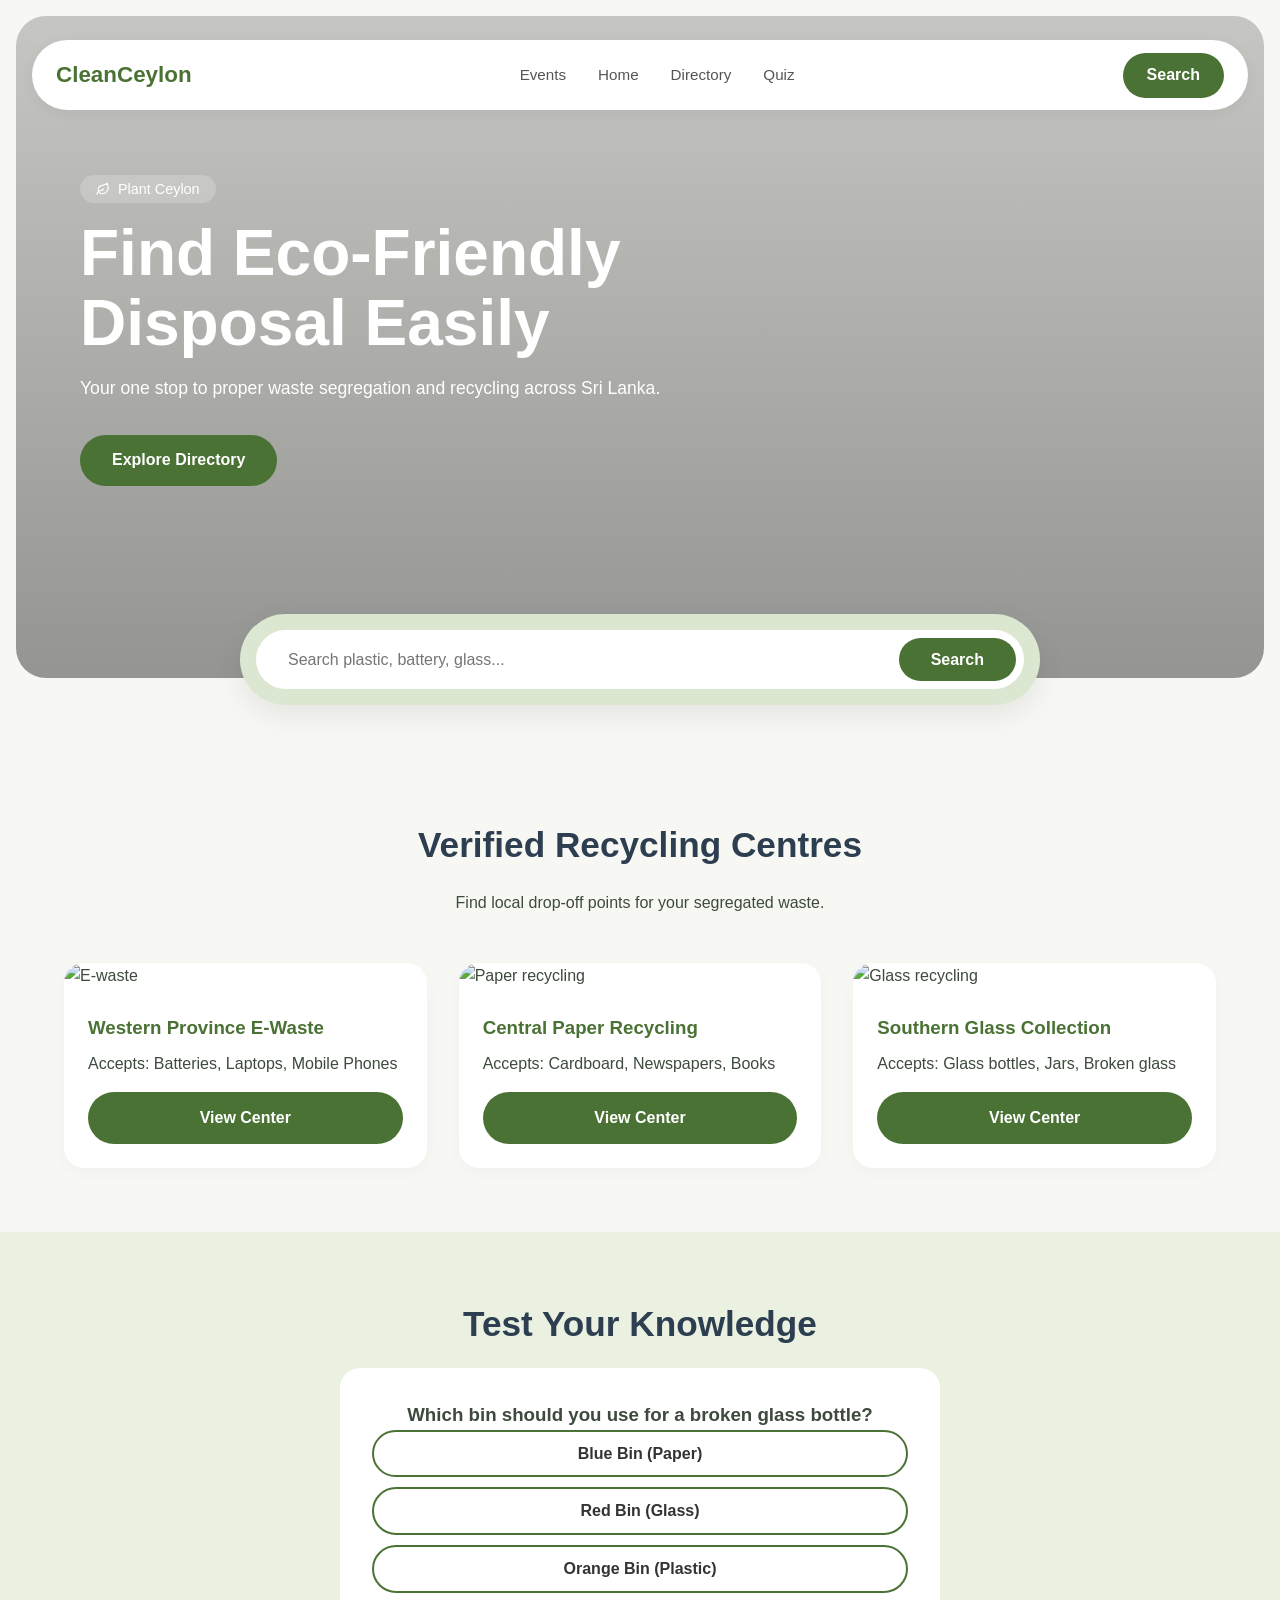
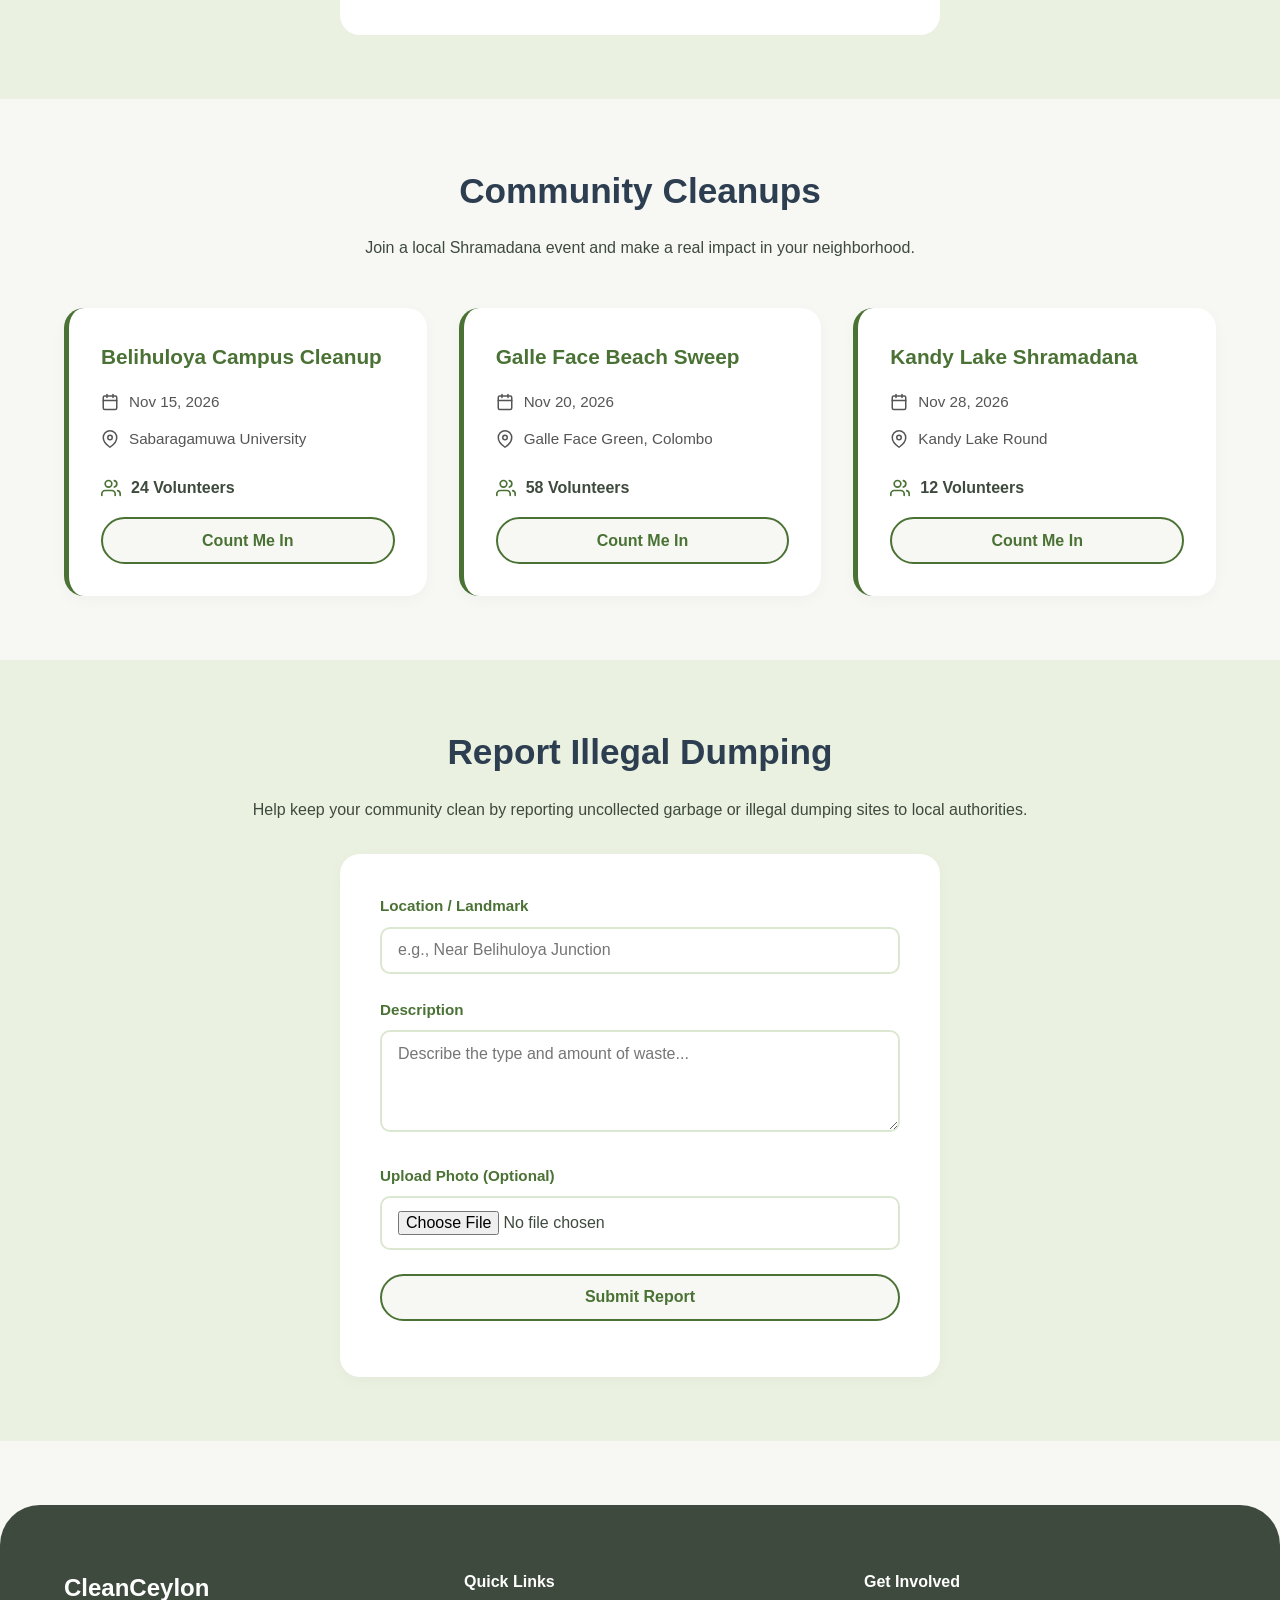
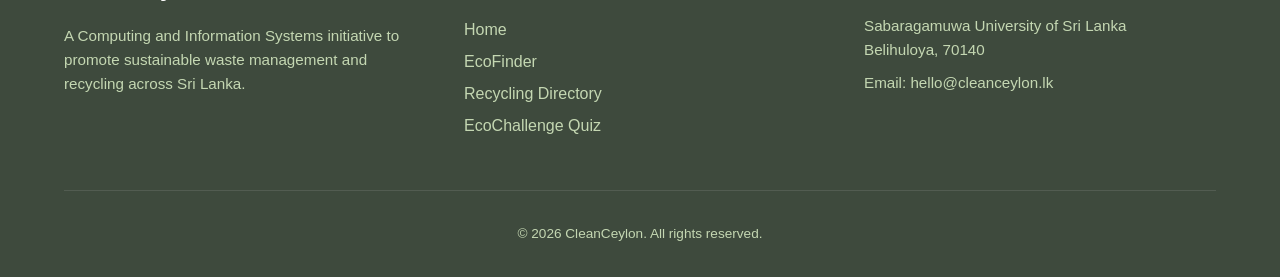
==== index.html @ 031c1b70 "Rebuild agin with mobile optimization" ====
<!DOCTYPE html>
<html lang="en">

<head>
    <meta charset="UTF-8">
    <meta name="viewport" content="width=device-width, initial-scale=1.0">
    <title>CleanCeylon | Eco-Friendly Waste Guide</title>
    <link rel="stylesheet" href="style.css">
</head>

<body>
    <header class="header-container">
        <nav class="navbar">
            <div class="logo">CleanCeylon</div>
            <ul class="nav-links">
                <li><a href="#events">Events</a></li>
                <li><a href="#home">Home</a></li>
                <li><a href="#directory">Directory</a></li>
                <li><a href="#challenge">Quiz</a></li>
            </ul>
            <a href="#ecofinder" class="btn nav-btn">Search</a>
        </nav>
    </header>

    <main>
        <section id="home" class="hero">
            <div class="hero-content">
                <span class="badge">
                    <svg width="14" height="14" viewBox="0 0 24 24" fill="none" stroke="currentColor" stroke-width="2"
                        stroke-linecap="round" stroke-linejoin="round"
                        style="vertical-align: middle; margin-right: 4px; margin-top: -2px;">
                        <path d="M11 20A7 7 0 0 1 9.8 6.1C15.5 5 17 4.48 19 2c1 2 2 4.18 2 8 0 5.5-4.78 10-10 10Z">
                        </path>
                        <path d="M2 21c0-3 1.85-5.36 5.08-6C9.5 14.52 12 13 13 12"></path>
                    </svg> Plant Ceylon
                </span>
                <h1>Find Eco-Friendly<br>Disposal Easily</h1>
                <p>Your one stop to proper waste segregation and recycling across Sri Lanka.</p>
                <a href="#directory" class="btn outline-btn">Explore Directory</a>
            </div>
        </section>

        <div id="ecofinder" class="floating-search">
            <div class="search-container">
                <input type="text" id="searchInput" placeholder="Search plastic, battery, glass...">
                <button class="btn search-btn" id="searchBtn">Search</button>
            </div>
            <div id="resultsArea" class="results-grid"></div>
        </div>

        <section id="directory" class="feature-section">
            <h2>Verified Recycling Centres</h2>
            <p>Find local drop-off points for your segregated waste.</p>

            <div class="directory-grid">
                <div class="directory-card">
                    <img src="https://images.unsplash.com/photo-1611284446314-60a58ac0deb9?w=500&auto=format&fit=crop"
                        alt="E-waste">
                    <div class="card-content">
                        <h3>Western Province E-Waste</h3>
                        <p>Accepts: Batteries, Laptops, Mobile Phones</p>
                        <a href="#" class="btn card-btn">View Center</a>
                    </div>
                </div>
                <div class="directory-card">
                    <img src="https://images.unsplash.com/photo-1532996122724-e3c354a0b15b?w=500&auto=format&fit=crop"
                        alt="Paper recycling">
                    <div class="card-content">
                        <h3>Central Paper Recycling</h3>
                        <p>Accepts: Cardboard, Newspapers, Books</p>
                        <a href="#" class="btn card-btn">View Center</a>
                    </div>
                </div>
                <div class="directory-card">
                    <img src="https://images.unsplash.com/photo-1550989460-0adf9ea622e2?w=500&auto=format&fit=crop"
                        alt="Glass recycling">
                    <div class="card-content">
                        <h3>Southern Glass Collection</h3>
                        <p>Accepts: Glass bottles, Jars, Broken glass</p>
                        <a href="#" class="btn card-btn">View Center</a>
                    </div>
                </div>
            </div>
        </section>
        <!-- Dynamic EcoChallenge Quiz -->
        <section id="challenge" class="feature-section alt-bg">
            <h2>Test Your Knowledge</h2>
            <div class="quiz-container">
                <h3 id="questionText">Loading quiz...</h3>
                <div class="options" id="quizOptions"></div>
                <p id="quizFeedback"></p>
                <button id="nextBtn" class="btn rsvp-btn" style="display: none; margin-top: 15px;"
                    onclick="nextQuestion()">Next Question</button>
            </div>
        </section>
        <!-- Shramadana Event Tracker -->
        <section id="events" class="feature-section">
            <h2>Community Cleanups</h2>
            <p>Join a local Shramadana event and make a real impact in your neighborhood.</p>

            <div id="eventGrid" class="event-grid">
                <!-- Event cards will be injected here by JavaScript -->
            </div>
        </section>
        <!-- Illegal Dumping Report Tool -->
        <section id="report" class="feature-section alt-bg">
            <h2>Report Illegal Dumping</h2>
            <p>Help keep your community clean by reporting uncollected garbage or illegal dumping sites to local
                authorities.</p>

            <form id="reportForm" class="report-form">
                <div class="form-group">
                    <label for="reportLocation">Location / Landmark</label>
                    <input type="text" id="reportLocation" placeholder="e.g., Near Belihuloya Junction" required>
                </div>
                <div class="form-group">
                    <label for="reportDesc">Description</label>
                    <textarea id="reportDesc" rows="4" placeholder="Describe the type and amount of waste..."
                        required></textarea>
                </div>
                <div class="form-group">
                    <label for="reportPhoto">Upload Photo (Optional)</label>
                    <input type="file" id="reportPhoto" accept="image/*">
                </div>
                <button type="submit" class="btn rsvp-btn">Submit Report</button>
                <div id="formFeedback" class="form-feedback"></div>
            </form>
        </section>
    </main>

    <footer class="footer-container">
        <div class="footer-grid">
            <div class="footer-brand">
                <h3>CleanCeylon</h3>
                <p>A Computing and Information Systems initiative to promote sustainable waste management and recycling
                    across Sri Lanka.</p>
            </div>

            <div class="footer-links">
                <h4>Quick Links</h4>
                <ul>
                    <li><a href="#home">Home</a></li>
                    <li><a href="#ecofinder">EcoFinder</a></li>
                    <li><a href="#directory">Recycling Directory</a></li>
                    <li><a href="#challenge">EcoChallenge Quiz</a></li>
                </ul>
            </div>

            <div class="footer-contact">
                <h4>Get Involved</h4>
                <p>Sabaragamuwa University of Sri Lanka<br>Belihuloya, 70140</p>
                <p>Email: hello@cleanceylon.lk</p>
            </div>
        </div>

        <div class="footer-bottom">
            <p>&copy; 2026 CleanCeylon. All rights reserved.</p>
        </div>
    </footer>

    <script src="main.js"></script>
</body>

</html>
---- style.css ----
/* =========================================
   Global Reset & Cream Theme (System Fonts)
   ========================================= */
* {
    margin: 0;
    padding: 0;
    box-sizing: border-box;
    font-family: -apple-system, BlinkMacSystemFont, "Segoe UI", Roboto, Helvetica, Arial, sans-serif;
}

body {
    background-color: #f7f8f3; 
    color: #3e4a3d;
    line-height: 1.6;
}

/* =========================================
   Pill-Shaped Navbar
   ========================================= */
.header-container {
    padding: 1.5rem 2rem;
    position: absolute;
    width: 100%;
    z-index: 100;
}

.navbar {
    display: flex;
    justify-content: space-between;
    align-items: center;
    background-color: #ffffff;
    padding: 0.8rem 1.5rem;
    border-radius: 50px;
    box-shadow: 0 4px 15px rgba(0,0,0,0.05);
}

.logo {
    font-size: 1.4rem;
    font-weight: bold;
    color: #4b7235;
}

.nav-links {
    list-style: none;
    display: flex;
    gap: 2rem;
}

.nav-links a {
    color: #555;
    text-decoration: none;
    font-weight: 500;
    font-size: 0.95rem;
}

.nav-btn {
    padding: 0.6rem 1.5rem !important;
}

/* =========================================
   Hero Section 
   ========================================= */
.hero {
    background: linear-gradient(rgba(0,0,0,0.2), rgba(0,0,0,0.4)), url('https://images.unsplash.com/photo-1518173946687-a4c8892bbd9f?q=80&w=2000&auto=format&fit=crop') center/cover;
    margin: 1rem;
    border-radius: 30px;
    padding: 10rem 2rem 12rem 2rem;
    color: white;
    text-align: left;
}

.hero-content {
    max-width: 800px;
    margin-left: 2rem;
}

.badge {
    background: rgba(255,255,255,0.2);
    padding: 0.4rem 1rem;
    border-radius: 20px;
    font-size: 0.9rem;
    backdrop-filter: blur(5px);
}

.hero h1 {
    font-size: 4rem;
    margin: 1rem 0;
    line-height: 1.1;
}

.hero p {
    font-size: 1.1rem;
    margin-bottom: 2rem;
}

.outline-btn {
    background-color: transparent;
    border: 2px solid white;
}

.outline-btn:hover {
    background-color: white;
    color: #4b7235;
}

/* =========================================
   Floating Search Bar (EcoFinder)
   ========================================= */
.floating-search {
    margin: -5rem auto 3rem auto;
    background: #dce7d1;
    max-width: 800px;
    padding: 1rem;
    border-radius: 50px;
    position: relative;
    z-index: 10;
    box-shadow: 0 10px 30px rgba(0,0,0,0.08);
}

.search-container {
    display: flex;
    background: white;
    border-radius: 50px;
    padding: 0.5rem;
}

#searchInput {
    flex: 1;
    border: none;
    padding: 0 1.5rem;
    font-size: 1rem;
    border-radius: 50px;
    outline: none;
    background: transparent;
}

.search-btn {
    background-color: #4b7235;
    padding: 0.8rem 2rem;
}

/* =========================================
   Buttons & Typography
   ========================================= */
.btn {
    background-color: #4b7235;
    color: white;
    padding: 0.8rem 2rem;
    border: none;
    border-radius: 50px;
    font-size: 1rem;
    font-weight: 600;
    cursor: pointer;
    transition: all 0.3s ease;
    text-decoration: none;
    display: inline-block;
}

.btn:hover {
    background-color: #3b5a29;
    transform: translateY(-2px);
}

.feature-section {
    padding: 4rem 5%;
    text-align: center;
}

.feature-section h2 {
    color: #2c3e50;
    font-size: 2.2rem;
    margin-bottom: 1rem;
}

/* =========================================
   Cards Grid (Directory)
   ========================================= */
.directory-grid {
    display: grid;
    grid-template-columns: repeat(auto-fit, minmax(300px, 1fr));
    gap: 2rem;
    margin-top: 3rem;
    text-align: left;
}

.directory-card {
    background: white;
    border-radius: 20px;
    overflow: hidden;
    box-shadow: 0 4px 15px rgba(0,0,0,0.03);
    transition: transform 0.3s ease;
}

.directory-card:hover {
    transform: translateY(-5px);
}

.directory-card img {
    width: 100%;
    height: 200px;
    object-fit: cover;
}

.card-content {
    padding: 1.5rem;
}

.card-content h3 {
    color: #4b7235;
    margin-bottom: 0.5rem;
}

.card-btn {
    margin-top: 1rem;
    width: 100%;
    text-align: center;
}

/* =========================================
   EcoChallenge Quiz
   ========================================= */
.alt-bg {
    background-color: #eaf1e1;
}

.quiz-container {
    background: white;
    max-width: 600px;
    margin: 0 auto;
    padding: 2rem;
    border-radius: 20px;
}

.quiz-btn {
    background-color: white;
    color: #333;
    border: 2px solid #4b7235;
    width: 100%;
    margin-bottom: 10px;
}

.quiz-btn:hover {
    background-color: #eaf1e1;
}

/* Dynamic JS Result Styling */
.result-card {
    background-color: white;
    padding: 1.5rem;
    border-radius: 20px;
    margin-top: 1rem;
    text-align: left;
}

.category-label {
    display: flex;
    align-items: center;
    gap: 8px;
    margin-bottom: 0.5rem;
}

/* =========================================
   Modern Footer
   ========================================= */
.footer-container {
    background-color: #3e4a3d; 
    color: #eaf1e1;
    padding: 4rem 5% 2rem 5%;
    margin-top: 4rem;
    border-top-left-radius: 40px;
    border-top-right-radius: 40px;
}

.footer-grid {
    display: grid;
    grid-template-columns: repeat(auto-fit, minmax(250px, 1fr));
    gap: 3rem;
    margin-bottom: 3rem;
}

.footer-brand h3 {
    color: #ffffff;
    font-size: 1.5rem;
    margin-bottom: 1rem;
}

.footer-brand p, .footer-contact p {
    color: #c4d7b2;
    font-size: 0.95rem;
    line-height: 1.6;
    margin-bottom: 0.5rem;
}

.footer-links h4, .footer-contact h4 {
    color: #ffffff;
    margin-bottom: 1.2rem;
    font-weight: 600;
}

.footer-links ul {
    list-style: none;
}

.footer-links a {
    color: #c4d7b2;
    text-decoration: none;
    line-height: 2;
    transition: color 0.3s ease;
}

.footer-links a:hover {
    color: #ffffff;
}

.footer-bottom {
    text-align: center;
    padding-top: 2rem;
    border-top: 1px solid rgba(255, 255, 255, 0.1);
    color: #c4d7b2;
    font-size: 0.85rem;
}
/* =========================================
   Community Cleanups (Events)
   ========================================= */
.event-grid {
    display: grid;
    grid-template-columns: repeat(auto-fit, minmax(300px, 1fr));
    gap: 2rem;
    margin-top: 3rem;
    text-align: left;
}

.event-card {
    background: white;
    border-radius: 20px;
    padding: 2rem;
    box-shadow: 0 4px 15px rgba(0,0,0,0.03);
    border-left: 5px solid #4b7235;
    transition: transform 0.3s ease;
}

.event-card:hover {
    transform: translateY(-5px);
}

.event-card h3 {
    color: #4b7235;
    margin-bottom: 1rem;
    font-size: 1.3rem;
}

.event-meta {
    display: flex;
    align-items: center;
    gap: 10px;
    color: #555;
    margin-bottom: 0.8rem;
    font-size: 0.95rem;
}

.volunteer-count {
    font-weight: 600;
    color: #3e4a3d;
    margin: 1.5rem 0 1rem 0;
    display: flex;
    align-items: center;
    gap: 10px;
}

.rsvp-btn {
    width: 100%;
    text-align: center;
    background-color: #f7f8f3;
    color: #4b7235;
    border: 2px solid #4b7235;
}

.rsvp-btn:hover {
    background-color: #4b7235;
    color: white;
}

/* State when user clicks to join */
.rsvp-btn.joined {
    background-color: #4b7235;
    color: white;
    cursor: default;
}
/* =========================================
   Mobile Responsiveness (Media Queries)
   ========================================= */
@media (max-width: 768px) {
    /* Stack Navbar */
    .header-container {
        padding: 1rem;
    }
    .navbar {
        flex-direction: column;
        gap: 1rem;
        padding: 1rem;
        border-radius: 25px;
    }
    .nav-links {
        flex-wrap: wrap;
        justify-content: center;
        gap: 1rem;
    }

    /* Adjust Hero Section & Typography */
    .hero {
        padding: 12rem 1rem 8rem 1rem;
        text-align: center;
    }
    .hero-content {
        margin-left: 0;
    }
    .hero h1 {
        font-size: 2.5rem; /* Smaller text for mobile */
    }

    /* Fix Floating Search Bar */
    .floating-search {
        margin: -3rem 1rem 2rem 1rem;
        border-radius: 25px;
    }
    .search-container {
        flex-direction: column;
        background: transparent;
        gap: 10px;
    }
    #searchInput {
        background: white;
        padding: 1rem;
        width: 100%;
    }
    .search-btn {
        width: 100%;
    }

    /* Container Padding */
    .feature-section, .quiz-container, .report-form {
        padding: 2rem 1.5rem;
        margin-left: 1rem;
        margin-right: 1rem;
    }

    /* Footer adjustments */
    .footer-container {
        padding: 3rem 1.5rem 1.5rem 1.5rem;
        border-top-left-radius: 25px;
        border-top-right-radius: 25px;
    }
}
/* =========================================
   Report Form
   ========================================= */
.report-form {
    background: white;
    max-width: 600px;
    margin: 2rem auto 0;
    padding: 2.5rem;
    border-radius: 20px;
    text-align: left;
    box-shadow: 0 4px 15px rgba(0,0,0,0.03);
}

.form-group {
    margin-bottom: 1.5rem;
}

.form-group label {
    display: block;
    margin-bottom: 0.5rem;
    color: #4b7235;
    font-weight: 600;
    font-size: 0.95rem;
}

.form-group input[type="text"],
.form-group textarea,
.form-group input[type="file"] {
    width: 100%;
    padding: 0.8rem 1rem;
    border: 2px solid #dce7d1;
    border-radius: 10px;
    font-size: 1rem;
    transition: border-color 0.3s;
    font-family: inherit;
}

.form-group input:focus,
.form-group textarea:focus {
    outline: none;
    border-color: #4b7235;
}

.form-feedback {
    margin-top: 1rem;
    font-weight: 600;
    text-align: center;
}
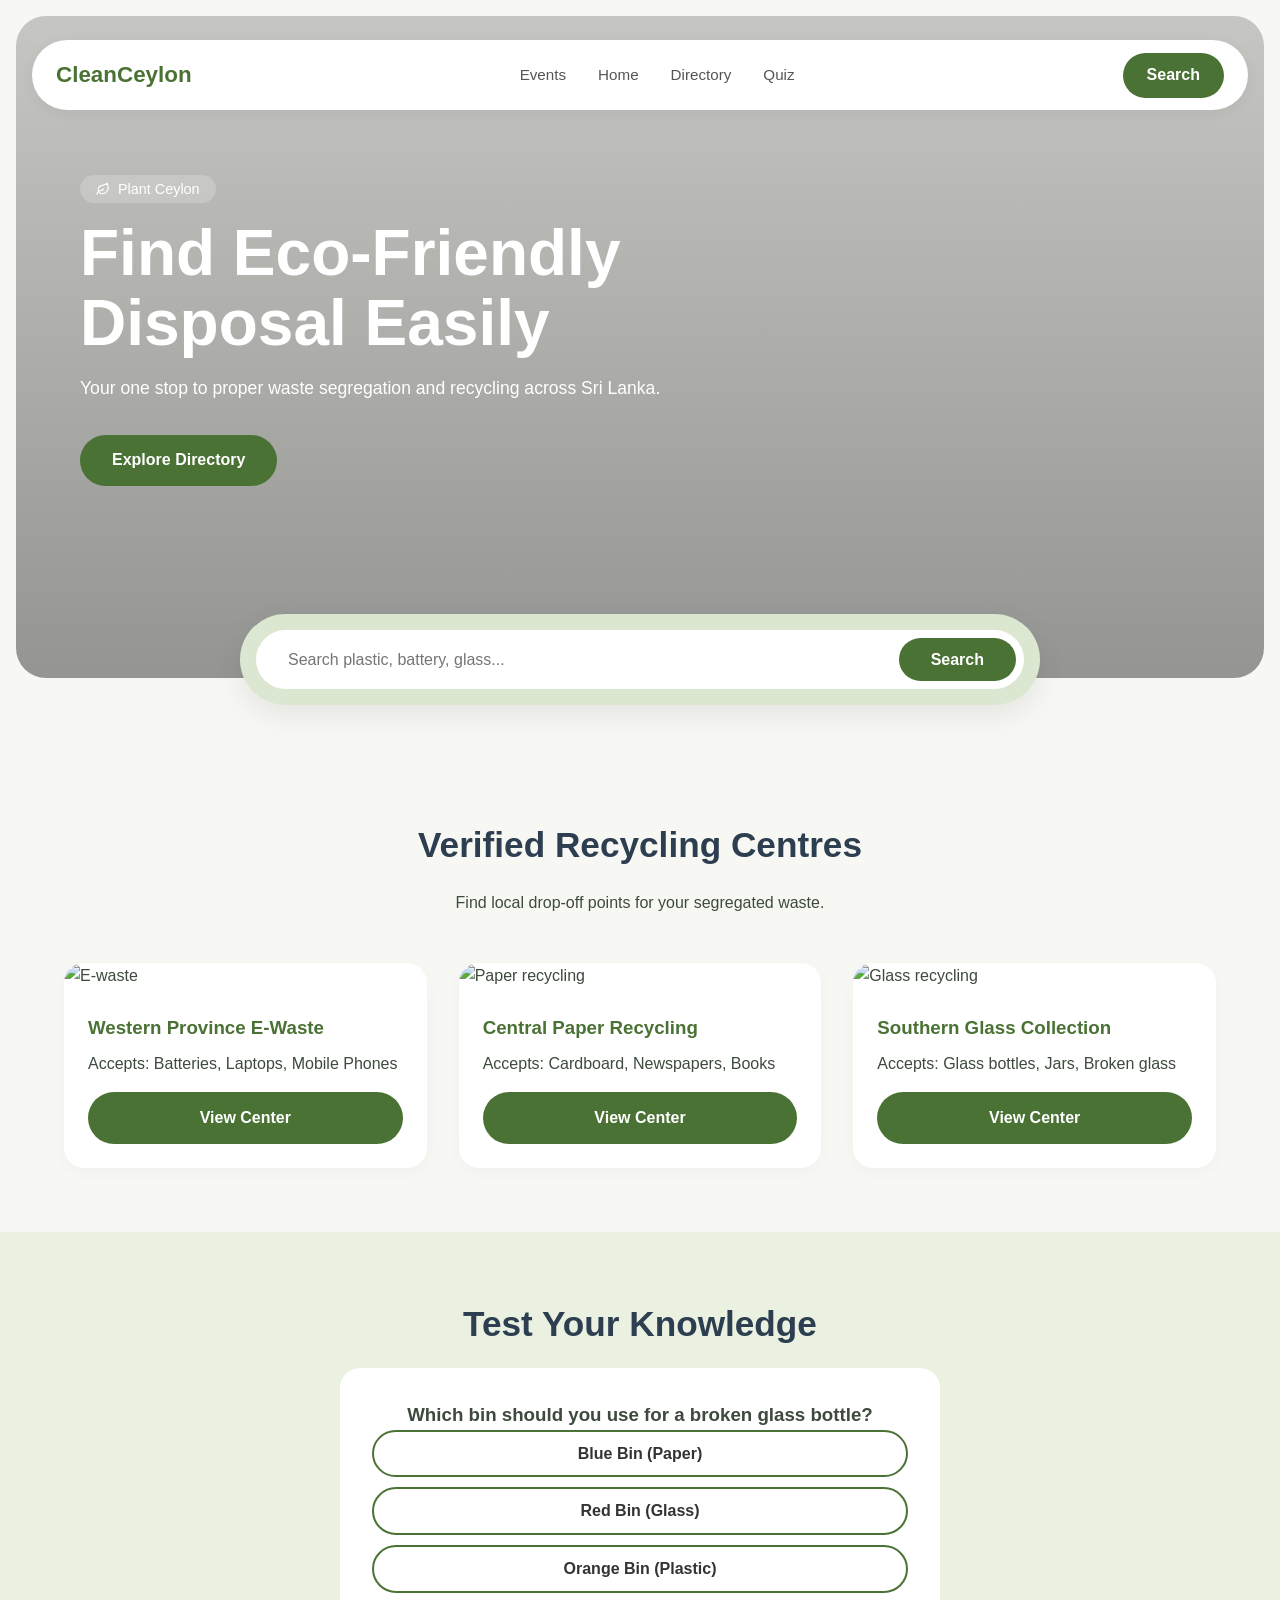
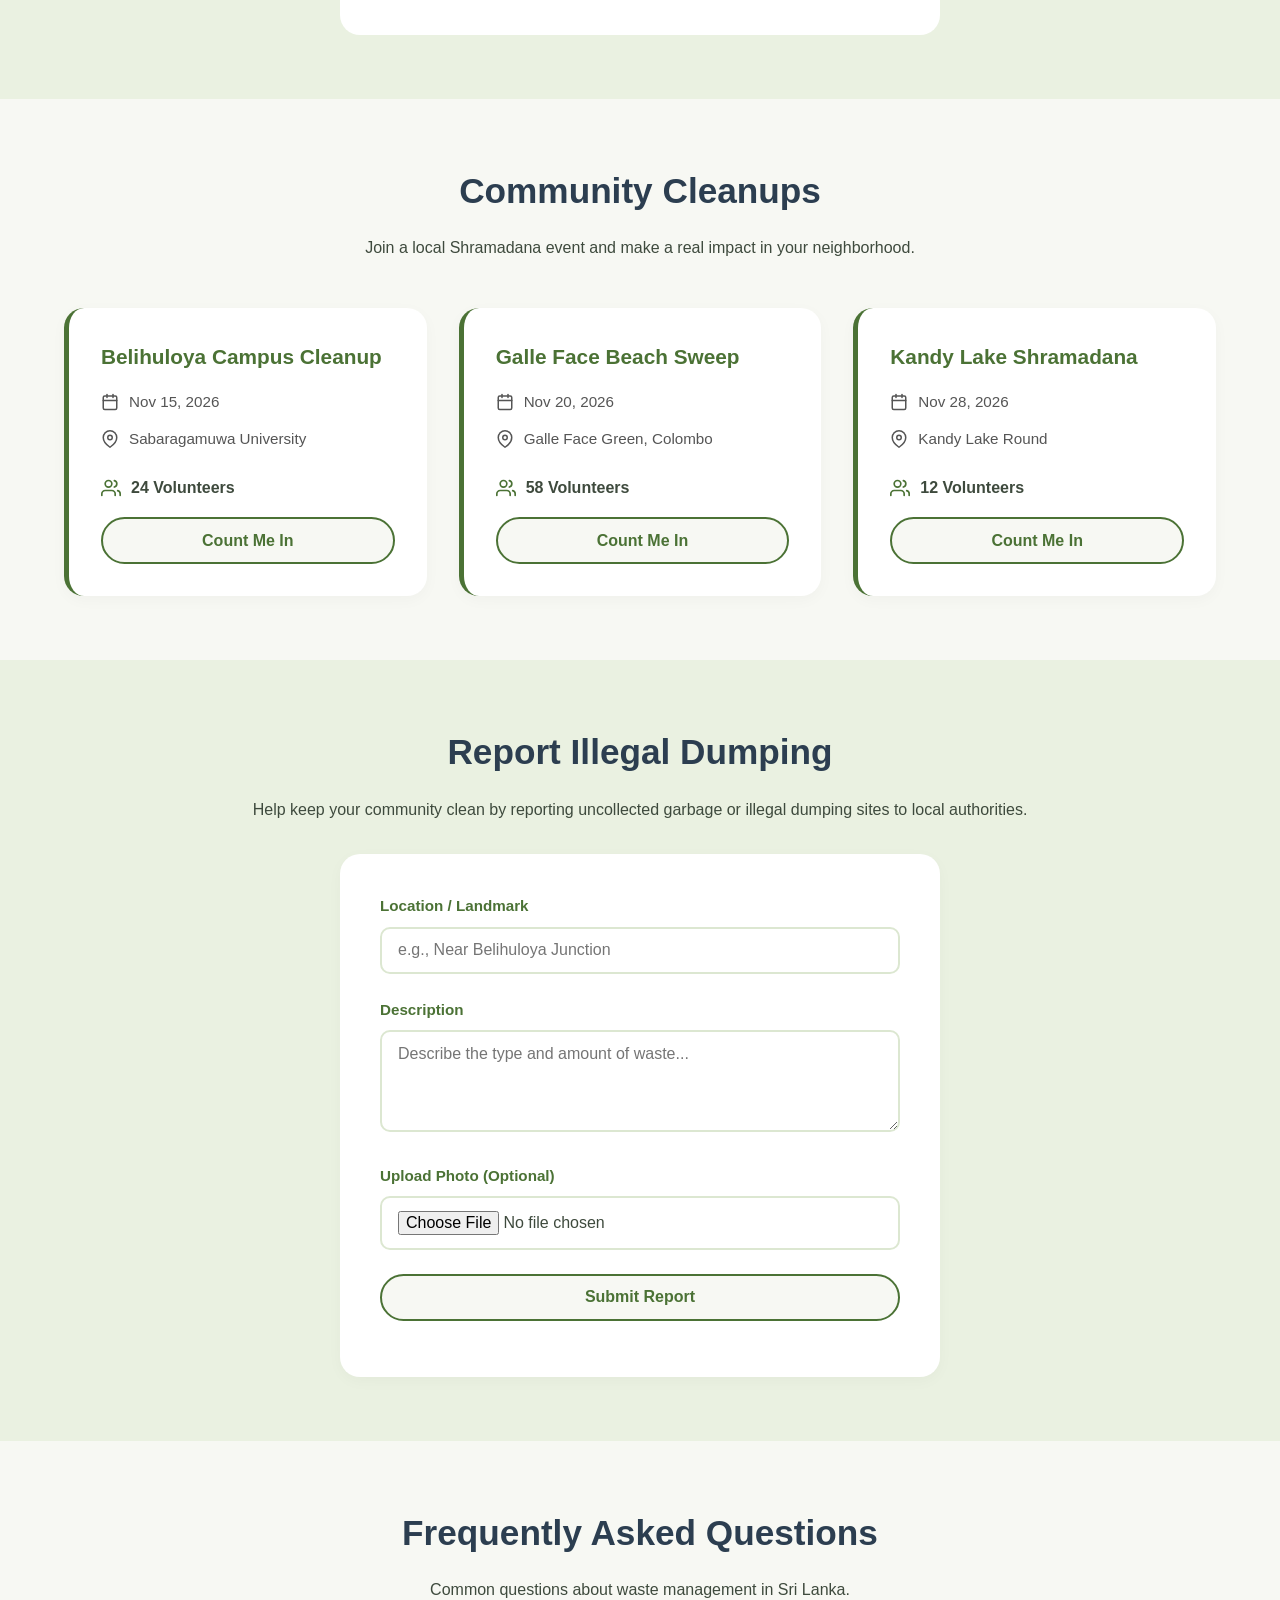
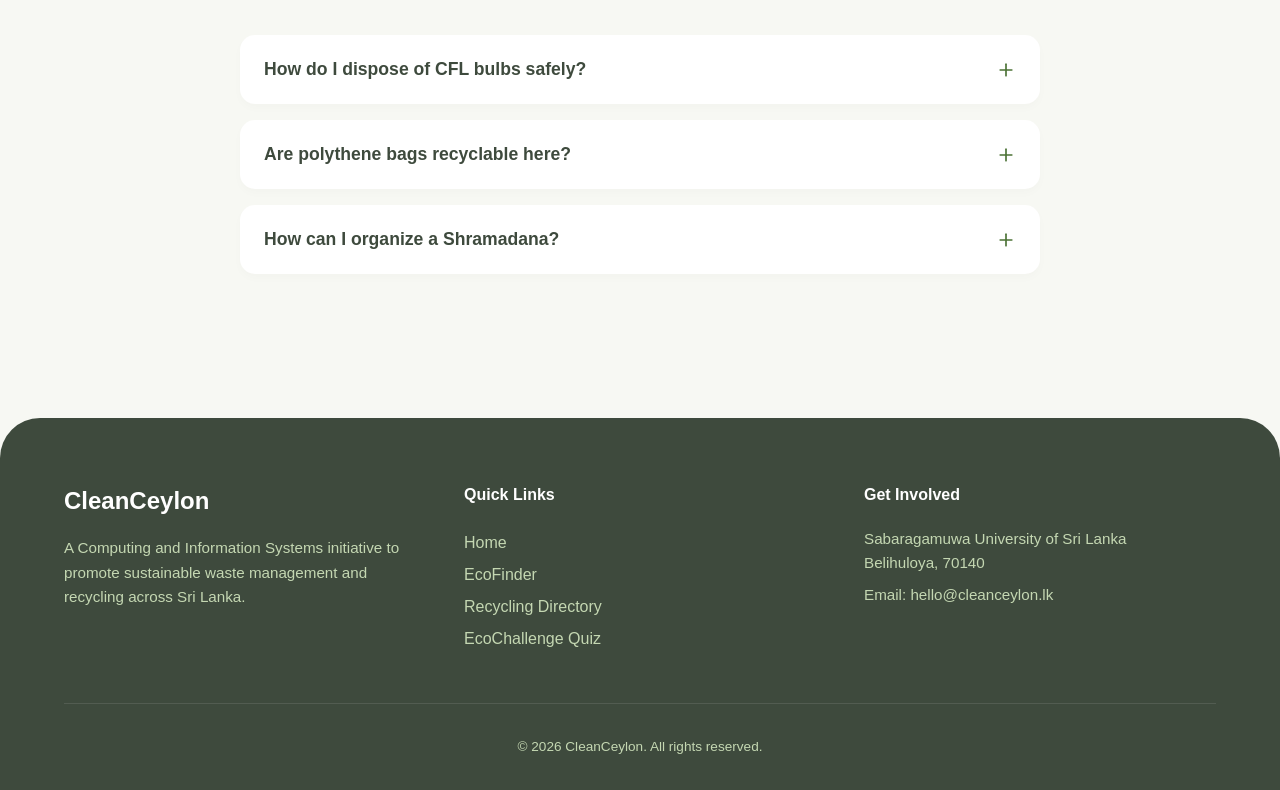
==== commit 00580bdb: "Faq sec" ====
--- a/index.html
+++ b/index.html
@@ -126,6 +126,58 @@
                 <div id="formFeedback" class="form-feedback"></div>
             </form>
         </section>
+        <!-- FAQ Accordion Section -->
+        <section id="faq" class="feature-section">
+            <h2>Frequently Asked Questions</h2>
+            <p>Common questions about waste management in Sri Lanka.</p>
+
+            <div class="faq-container">
+                <div class="faq-item">
+                    <button class="faq-question">
+                        How do I dispose of CFL bulbs safely?
+                        <svg class="faq-icon" width="20" height="20" viewBox="0 0 24 24" fill="none"
+                            stroke="currentColor" stroke-width="2" stroke-linecap="round" stroke-linejoin="round">
+                            <line x1="12" y1="5" x2="12" y2="19"></line>
+                            <line x1="5" y1="12" x2="19" y2="12"></line>
+                        </svg>
+                    </button>
+                    <div class="faq-answer">
+                        <p>CFL bulbs contain toxic mercury. Never throw them in general waste. Wrap them carefully in
+                            newspaper to prevent breakage and hand them over to a certified e-waste collection center
+                            like Cleantech.</p>
+                    </div>
+                </div>
+                <div class="faq-item">
+                    <button class="faq-question">
+                        Are polythene bags recyclable here?
+                        <svg class="faq-icon" width="20" height="20" viewBox="0 0 24 24" fill="none"
+                            stroke="currentColor" stroke-width="2" stroke-linecap="round" stroke-linejoin="round">
+                            <line x1="12" y1="5" x2="12" y2="19"></line>
+                            <line x1="5" y1="12" x2="19" y2="12"></line>
+                        </svg>
+                    </button>
+                    <div class="faq-answer">
+                        <p>Most local recycling centers in Sri Lanka do not accept standard polythene bags. It is best
+                            to use reusable cloth bags. If you must dispose of polythene, it goes into the
+                            non-recyclable general waste.</p>
+                    </div>
+                </div>
+                <div class="faq-item">
+                    <button class="faq-question">
+                        How can I organize a Shramadana?
+                        <svg class="faq-icon" width="20" height="20" viewBox="0 0 24 24" fill="none"
+                            stroke="currentColor" stroke-width="2" stroke-linecap="round" stroke-linejoin="round">
+                            <line x1="12" y1="5" x2="12" y2="19"></line>
+                            <line x1="5" y1="12" x2="19" y2="12"></line>
+                        </svg>
+                    </button>
+                    <div class="faq-answer">
+                        <p>Gather local volunteers, coordinate with your Municipal Council or Pradeshiya Sabha for waste
+                            collection trucks, and list your event on our Community Cleanups board for visibility.</p>
+                    </div>
+                </div>
+            </div>
+        </section>
     </main>
 
     <footer class="footer-container">
--- a/style.css
+++ b/style.css
@@ -498,4 +498,63 @@
     margin-top: 1rem;
     font-weight: 600;
     text-align: center;
+}
+/* =========================================
+   FAQ Accordion
+   ========================================= */
+.faq-container {
+    max-width: 800px;
+    margin: 2rem auto 0;
+    text-align: left;
+}
+
+.faq-item {
+    background: white;
+    margin-bottom: 1rem;
+    border-radius: 15px;
+    box-shadow: 0 4px 10px rgba(0,0,0,0.02);
+    overflow: hidden;
+}
+
+.faq-question {
+    width: 100%;
+    background: none;
+    border: none;
+    padding: 1.5rem;
+    font-size: 1.1rem;
+    font-weight: 600;
+    color: #3e4a3d;
+    text-align: left;
+    display: flex;
+    justify-content: space-between;
+    align-items: center;
+    cursor: pointer;
+    transition: background-color 0.3s ease;
+}
+
+.faq-question:hover {
+    background-color: #f7f8f3;
+}
+
+.faq-icon {
+    transition: transform 0.3s ease;
+    color: #4b7235;
+}
+
+.faq-question.active .faq-icon {
+    transform: rotate(45deg); /* Rotates the + into an x */
+}
+
+.faq-answer {
+    max-height: 0;
+    overflow: hidden;
+    transition: max-height 0.3s ease;
+    background-color: white;
+}
+
+.faq-answer p {
+    padding: 0 1.5rem 1.5rem 1.5rem;
+    color: #555;
+    margin: 0;
+    font-size: 0.95rem;
 }
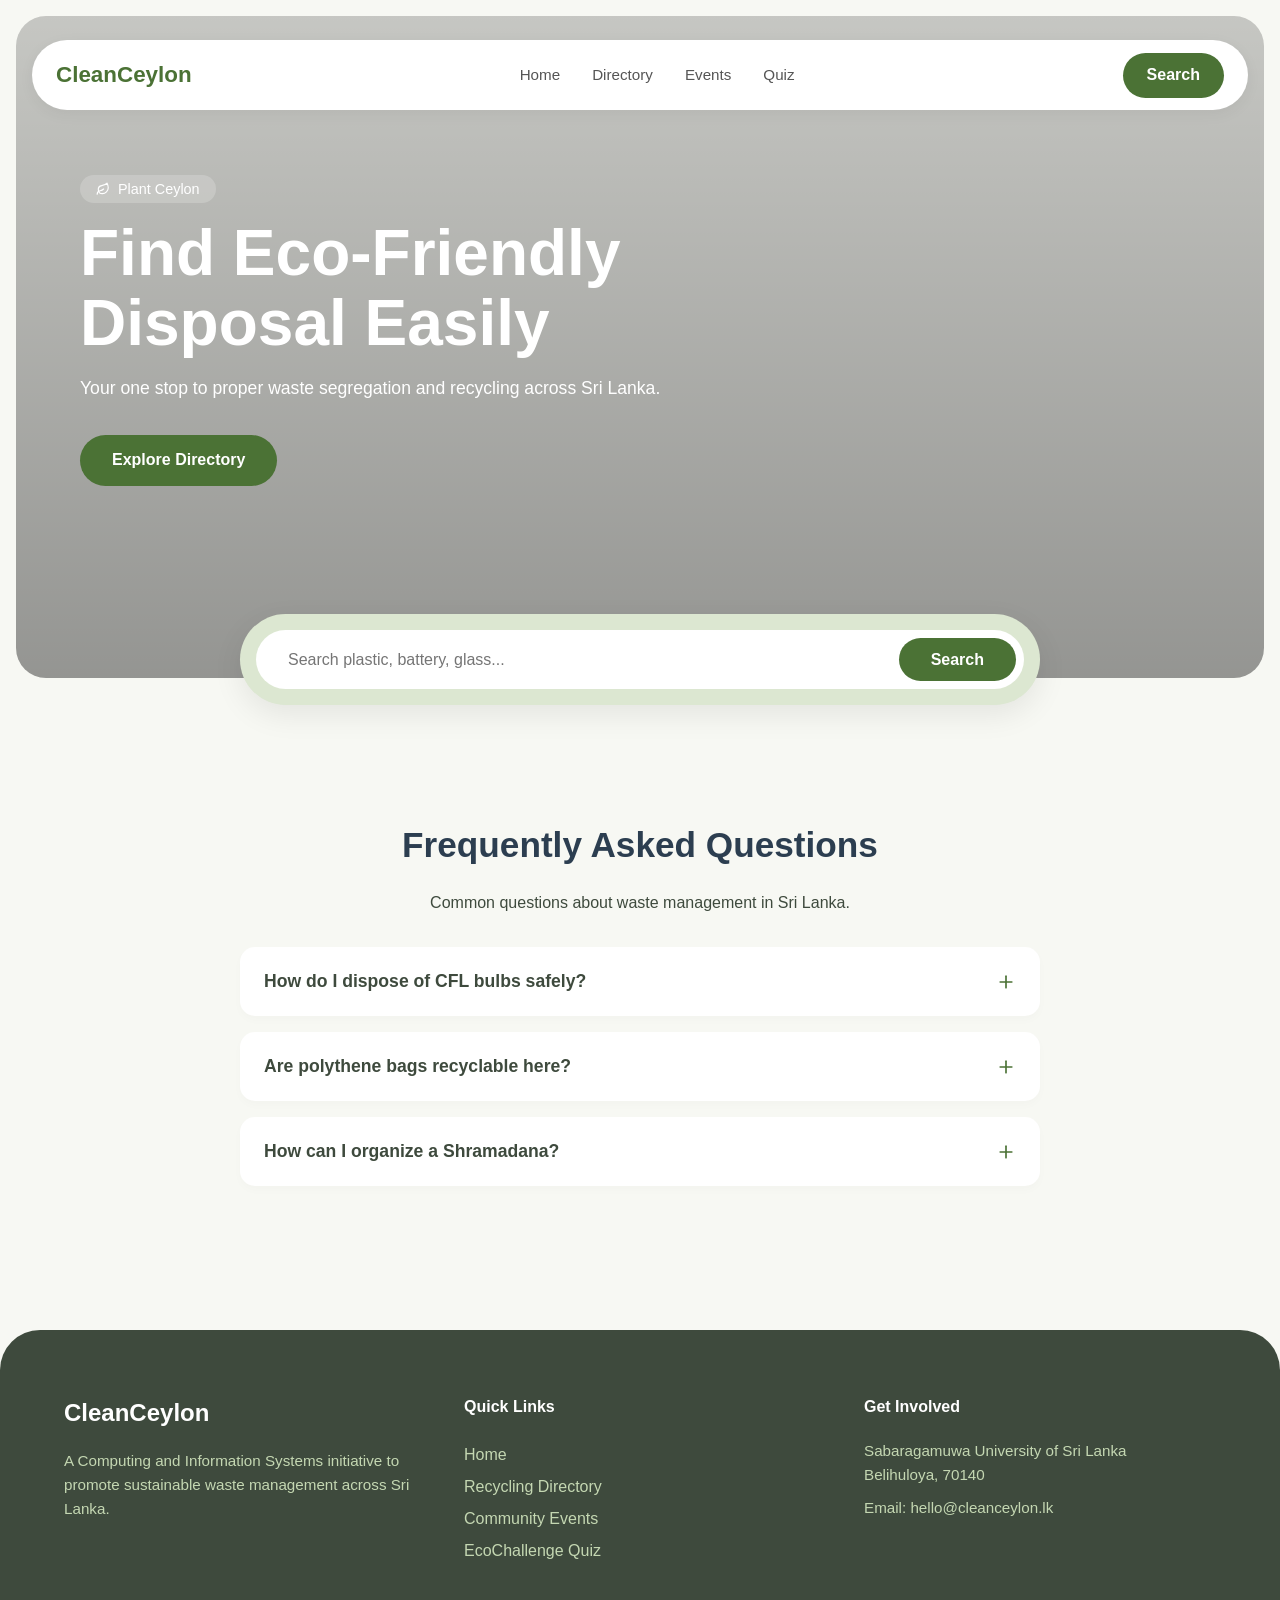
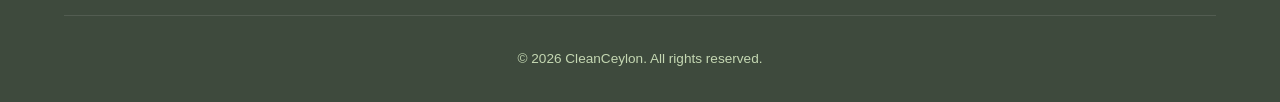
==== commit 6224b683: "Create folders and move js snd css into it then create sub pages" ====
--- a/index.html
+++ b/index.html
@@ -1,45 +1,40 @@
 <!DOCTYPE html>
 <html lang="en">
-
 <head>
     <meta charset="UTF-8">
     <meta name="viewport" content="width=device-width, initial-scale=1.0">
     <title>CleanCeylon | Eco-Friendly Waste Guide</title>
-    <link rel="stylesheet" href="style.css">
+    <link rel="stylesheet" href="css/style.css">
 </head>
-
 <body>
+    <!-- Global Header -->
     <header class="header-container">
         <nav class="navbar">
             <div class="logo">CleanCeylon</div>
             <ul class="nav-links">
-                <li><a href="#events">Events</a></li>
-                <li><a href="#home">Home</a></li>
-                <li><a href="#directory">Directory</a></li>
-                <li><a href="#challenge">Quiz</a></li>
+                <li><a href="index.html">Home</a></li>
+                <li><a href="directory.html">Directory</a></li>
+                <li><a href="events.html">Events</a></li>
+                <li><a href="quiz.html">Quiz</a></li>
             </ul>
-            <a href="#ecofinder" class="btn nav-btn">Search</a>
+            <a href="index.html#ecofinder" class="btn nav-btn">Search</a>
         </nav>
     </header>
-
+    
     <main>
+        <!-- Hero Section -->
         <section id="home" class="hero">
             <div class="hero-content">
                 <span class="badge">
-                    <svg width="14" height="14" viewBox="0 0 24 24" fill="none" stroke="currentColor" stroke-width="2"
-                        stroke-linecap="round" stroke-linejoin="round"
-                        style="vertical-align: middle; margin-right: 4px; margin-top: -2px;">
-                        <path d="M11 20A7 7 0 0 1 9.8 6.1C15.5 5 17 4.48 19 2c1 2 2 4.18 2 8 0 5.5-4.78 10-10 10Z">
-                        </path>
-                        <path d="M2 21c0-3 1.85-5.36 5.08-6C9.5 14.52 12 13 13 12"></path>
-                    </svg> Plant Ceylon
+                    <svg width="14" height="14" viewBox="0 0 24 24" fill="none" stroke="currentColor" stroke-width="2" stroke-linecap="round" stroke-linejoin="round" style="vertical-align: middle; margin-right: 4px; margin-top: -2px;"><path d="M11 20A7 7 0 0 1 9.8 6.1C15.5 5 17 4.48 19 2c1 2 2 4.18 2 8 0 5.5-4.78 10-10 10Z"></path><path d="M2 21c0-3 1.85-5.36 5.08-6C9.5 14.52 12 13 13 12"></path></svg> Plant Ceylon
                 </span>
                 <h1>Find Eco-Friendly<br>Disposal Easily</h1>
                 <p>Your one stop to proper waste segregation and recycling across Sri Lanka.</p>
-                <a href="#directory" class="btn outline-btn">Explore Directory</a>
+                <a href="directory.html" class="btn outline-btn">Explore Directory</a>
             </div>
         </section>
 
+        <!-- Floating Search Bar (EcoFinder) -->
         <div id="ecofinder" class="floating-search">
             <div class="search-container">
                 <input type="text" id="searchInput" placeholder="Search plastic, battery, glass...">
@@ -48,169 +43,73 @@
             <div id="resultsArea" class="results-grid"></div>
         </div>
 
-        <section id="directory" class="feature-section">
-            <h2>Verified Recycling Centres</h2>
-            <p>Find local drop-off points for your segregated waste.</p>
-
-            <div class="directory-grid">
-                <div class="directory-card">
-                    <img src="https://images.unsplash.com/photo-1611284446314-60a58ac0deb9?w=500&auto=format&fit=crop"
-                        alt="E-waste">
-                    <div class="card-content">
-                        <h3>Western Province E-Waste</h3>
-                        <p>Accepts: Batteries, Laptops, Mobile Phones</p>
-                        <a href="#" class="btn card-btn">View Center</a>
-                    </div>
-                </div>
-                <div class="directory-card">
-                    <img src="https://images.unsplash.com/photo-1532996122724-e3c354a0b15b?w=500&auto=format&fit=crop"
-                        alt="Paper recycling">
-                    <div class="card-content">
-                        <h3>Central Paper Recycling</h3>
-                        <p>Accepts: Cardboard, Newspapers, Books</p>
-                        <a href="#" class="btn card-btn">View Center</a>
-                    </div>
-                </div>
-                <div class="directory-card">
-                    <img src="https://images.unsplash.com/photo-1550989460-0adf9ea622e2?w=500&auto=format&fit=crop"
-                        alt="Glass recycling">
-                    <div class="card-content">
-                        <h3>Southern Glass Collection</h3>
-                        <p>Accepts: Glass bottles, Jars, Broken glass</p>
-                        <a href="#" class="btn card-btn">View Center</a>
-                    </div>
-                </div>
-            </div>
-        </section>
-        <!-- Dynamic EcoChallenge Quiz -->
-        <section id="challenge" class="feature-section alt-bg">
-            <h2>Test Your Knowledge</h2>
-            <div class="quiz-container">
-                <h3 id="questionText">Loading quiz...</h3>
-                <div class="options" id="quizOptions"></div>
-                <p id="quizFeedback"></p>
-                <button id="nextBtn" class="btn rsvp-btn" style="display: none; margin-top: 15px;"
-                    onclick="nextQuestion()">Next Question</button>
-            </div>
-        </section>
-        <!-- Shramadana Event Tracker -->
-        <section id="events" class="feature-section">
-            <h2>Community Cleanups</h2>
-            <p>Join a local Shramadana event and make a real impact in your neighborhood.</p>
-
-            <div id="eventGrid" class="event-grid">
-                <!-- Event cards will be injected here by JavaScript -->
-            </div>
-        </section>
-        <!-- Illegal Dumping Report Tool -->
-        <section id="report" class="feature-section alt-bg">
-            <h2>Report Illegal Dumping</h2>
-            <p>Help keep your community clean by reporting uncollected garbage or illegal dumping sites to local
-                authorities.</p>
-
-            <form id="reportForm" class="report-form">
-                <div class="form-group">
-                    <label for="reportLocation">Location / Landmark</label>
-                    <input type="text" id="reportLocation" placeholder="e.g., Near Belihuloya Junction" required>
-                </div>
-                <div class="form-group">
-                    <label for="reportDesc">Description</label>
-                    <textarea id="reportDesc" rows="4" placeholder="Describe the type and amount of waste..."
-                        required></textarea>
-                </div>
-                <div class="form-group">
-                    <label for="reportPhoto">Upload Photo (Optional)</label>
-                    <input type="file" id="reportPhoto" accept="image/*">
-                </div>
-                <button type="submit" class="btn rsvp-btn">Submit Report</button>
-                <div id="formFeedback" class="form-feedback"></div>
-            </form>
-        </section>
         <!-- FAQ Accordion Section -->
         <section id="faq" class="feature-section">
             <h2>Frequently Asked Questions</h2>
             <p>Common questions about waste management in Sri Lanka.</p>
-
+            
             <div class="faq-container">
                 <div class="faq-item">
                     <button class="faq-question">
                         How do I dispose of CFL bulbs safely?
-                        <svg class="faq-icon" width="20" height="20" viewBox="0 0 24 24" fill="none"
-                            stroke="currentColor" stroke-width="2" stroke-linecap="round" stroke-linejoin="round">
-                            <line x1="12" y1="5" x2="12" y2="19"></line>
-                            <line x1="5" y1="12" x2="19" y2="12"></line>
-                        </svg>
+                        <svg class="faq-icon" width="20" height="20" viewBox="0 0 24 24" fill="none" stroke="currentColor" stroke-width="2" stroke-linecap="round" stroke-linejoin="round"><line x1="12" y1="5" x2="12" y2="19"></line><line x1="5" y1="12" x2="19" y2="12"></line></svg>
                     </button>
                     <div class="faq-answer">
-                        <p>CFL bulbs contain toxic mercury. Never throw them in general waste. Wrap them carefully in
-                            newspaper to prevent breakage and hand them over to a certified e-waste collection center
-                            like Cleantech.</p>
+                        <p>CFL bulbs contain toxic mercury. Never throw them in general waste. Wrap them carefully in newspaper to prevent breakage and hand them over to a certified e-waste collection center like Cleantech.</p>
                     </div>
                 </div>
                 <div class="faq-item">
                     <button class="faq-question">
                         Are polythene bags recyclable here?
-                        <svg class="faq-icon" width="20" height="20" viewBox="0 0 24 24" fill="none"
-                            stroke="currentColor" stroke-width="2" stroke-linecap="round" stroke-linejoin="round">
-                            <line x1="12" y1="5" x2="12" y2="19"></line>
-                            <line x1="5" y1="12" x2="19" y2="12"></line>
-                        </svg>
+                        <svg class="faq-icon" width="20" height="20" viewBox="0 0 24 24" fill="none" stroke="currentColor" stroke-width="2" stroke-linecap="round" stroke-linejoin="round"><line x1="12" y1="5" x2="12" y2="19"></line><line x1="5" y1="12" x2="19" y2="12"></line></svg>
                     </button>
                     <div class="faq-answer">
-                        <p>Most local recycling centers in Sri Lanka do not accept standard polythene bags. It is best
-                            to use reusable cloth bags. If you must dispose of polythene, it goes into the
-                            non-recyclable general waste.</p>
+                        <p>Most local recycling centers in Sri Lanka do not accept standard polythene bags. It is best to use reusable cloth bags. If you must dispose of polythene, it goes into the non-recyclable general waste.</p>
                     </div>
                 </div>
                 <div class="faq-item">
                     <button class="faq-question">
                         How can I organize a Shramadana?
-                        <svg class="faq-icon" width="20" height="20" viewBox="0 0 24 24" fill="none"
-                            stroke="currentColor" stroke-width="2" stroke-linecap="round" stroke-linejoin="round">
-                            <line x1="12" y1="5" x2="12" y2="19"></line>
-                            <line x1="5" y1="12" x2="19" y2="12"></line>
-                        </svg>
+                        <svg class="faq-icon" width="20" height="20" viewBox="0 0 24 24" fill="none" stroke="currentColor" stroke-width="2" stroke-linecap="round" stroke-linejoin="round"><line x1="12" y1="5" x2="12" y2="19"></line><line x1="5" y1="12" x2="19" y2="12"></line></svg>
                     </button>
                     <div class="faq-answer">
-                        <p>Gather local volunteers, coordinate with your Municipal Council or Pradeshiya Sabha for waste
-                            collection trucks, and list your event on our Community Cleanups board for visibility.</p>
+                        <p>Gather local volunteers, coordinate with your Municipal Council or Pradeshiya Sabha for waste collection trucks, and list your event on our Community Cleanups board for visibility.</p>
                     </div>
                 </div>
             </div>
         </section>
     </main>
 
+    <!-- Global Footer -->
     <footer class="footer-container">
         <div class="footer-grid">
             <div class="footer-brand">
                 <h3>CleanCeylon</h3>
-                <p>A Computing and Information Systems initiative to promote sustainable waste management and recycling
-                    across Sri Lanka.</p>
+                <p>A Computing and Information Systems initiative to promote sustainable waste management across Sri Lanka.</p>
             </div>
-
+            
             <div class="footer-links">
                 <h4>Quick Links</h4>
                 <ul>
-                    <li><a href="#home">Home</a></li>
-                    <li><a href="#ecofinder">EcoFinder</a></li>
-                    <li><a href="#directory">Recycling Directory</a></li>
-                    <li><a href="#challenge">EcoChallenge Quiz</a></li>
+                    <li><a href="index.html">Home</a></li>
+                    <li><a href="directory.html">Recycling Directory</a></li>
+                    <li><a href="events.html">Community Events</a></li>
+                    <li><a href="quiz.html">EcoChallenge Quiz</a></li>
                 </ul>
             </div>
-
+            
             <div class="footer-contact">
                 <h4>Get Involved</h4>
                 <p>Sabaragamuwa University of Sri Lanka<br>Belihuloya, 70140</p>
                 <p>Email: hello@cleanceylon.lk</p>
             </div>
         </div>
-
+        
         <div class="footer-bottom">
             <p>&copy; 2026 CleanCeylon. All rights reserved.</p>
         </div>
     </footer>
 
-    <script src="main.js"></script>
+    <script src="js/main.js"></script>
 </body>
-
 </html>
--- a/css/style.css
+++ b/css/style.css
@@ -0,0 +1,560 @@
+/* =========================================
+   Global Reset & Cream Theme (System Fonts)
+   ========================================= */
+* {
+    margin: 0;
+    padding: 0;
+    box-sizing: border-box;
+    font-family: -apple-system, BlinkMacSystemFont, "Segoe UI", Roboto, Helvetica, Arial, sans-serif;
+}
+
+body {
+    background-color: #f7f8f3; 
+    color: #3e4a3d;
+    line-height: 1.6;
+}
+
+/* =========================================
+   Pill-Shaped Navbar
+   ========================================= */
+.header-container {
+    padding: 1.5rem 2rem;
+    position: absolute;
+    width: 100%;
+    z-index: 100;
+}
+
+.navbar {
+    display: flex;
+    justify-content: space-between;
+    align-items: center;
+    background-color: #ffffff;
+    padding: 0.8rem 1.5rem;
+    border-radius: 50px;
+    box-shadow: 0 4px 15px rgba(0,0,0,0.05);
+}
+
+.logo {
+    font-size: 1.4rem;
+    font-weight: bold;
+    color: #4b7235;
+}
+
+.nav-links {
+    list-style: none;
+    display: flex;
+    gap: 2rem;
+}
+
+.nav-links a {
+    color: #555;
+    text-decoration: none;
+    font-weight: 500;
+    font-size: 0.95rem;
+}
+
+.nav-btn {
+    padding: 0.6rem 1.5rem !important;
+}
+
+/* =========================================
+   Hero Section 
+   ========================================= */
+.hero {
+    background: linear-gradient(rgba(0,0,0,0.2), rgba(0,0,0,0.4)), url('https://images.unsplash.com/photo-1518173946687-a4c8892bbd9f?q=80&w=2000&auto=format&fit=crop') center/cover;
+    margin: 1rem;
+    border-radius: 30px;
+    padding: 10rem 2rem 12rem 2rem;
+    color: white;
+    text-align: left;
+}
+
+.hero-content {
+    max-width: 800px;
+    margin-left: 2rem;
+}
+
+.badge {
+    background: rgba(255,255,255,0.2);
+    padding: 0.4rem 1rem;
+    border-radius: 20px;
+    font-size: 0.9rem;
+    backdrop-filter: blur(5px);
+}
+
+.hero h1 {
+    font-size: 4rem;
+    margin: 1rem 0;
+    line-height: 1.1;
+}
+
+.hero p {
+    font-size: 1.1rem;
+    margin-bottom: 2rem;
+}
+
+.outline-btn {
+    background-color: transparent;
+    border: 2px solid white;
+}
+
+.outline-btn:hover {
+    background-color: white;
+    color: #4b7235;
+}
+
+/* =========================================
+   Floating Search Bar (EcoFinder)
+   ========================================= */
+.floating-search {
+    margin: -5rem auto 3rem auto;
+    background: #dce7d1;
+    max-width: 800px;
+    padding: 1rem;
+    border-radius: 50px;
+    position: relative;
+    z-index: 10;
+    box-shadow: 0 10px 30px rgba(0,0,0,0.08);
+}
+
+.search-container {
+    display: flex;
+    background: white;
+    border-radius: 50px;
+    padding: 0.5rem;
+}
+
+#searchInput {
+    flex: 1;
+    border: none;
+    padding: 0 1.5rem;
+    font-size: 1rem;
+    border-radius: 50px;
+    outline: none;
+    background: transparent;
+}
+
+.search-btn {
+    background-color: #4b7235;
+    padding: 0.8rem 2rem;
+}
+
+/* =========================================
+   Buttons & Typography
+   ========================================= */
+.btn {
+    background-color: #4b7235;
+    color: white;
+    padding: 0.8rem 2rem;
+    border: none;
+    border-radius: 50px;
+    font-size: 1rem;
+    font-weight: 600;
+    cursor: pointer;
+    transition: all 0.3s ease;
+    text-decoration: none;
+    display: inline-block;
+}
+
+.btn:hover {
+    background-color: #3b5a29;
+    transform: translateY(-2px);
+}
+
+.feature-section {
+    padding: 4rem 5%;
+    text-align: center;
+}
+
+.feature-section h2 {
+    color: #2c3e50;
+    font-size: 2.2rem;
+    margin-bottom: 1rem;
+}
+
+/* =========================================
+   Cards Grid (Directory)
+   ========================================= */
+.directory-grid {
+    display: grid;
+    grid-template-columns: repeat(auto-fit, minmax(300px, 1fr));
+    gap: 2rem;
+    margin-top: 3rem;
+    text-align: left;
+}
+
+.directory-card {
+    background: white;
+    border-radius: 20px;
+    overflow: hidden;
+    box-shadow: 0 4px 15px rgba(0,0,0,0.03);
+    transition: transform 0.3s ease;
+}
+
+.directory-card:hover {
+    transform: translateY(-5px);
+}
+
+.directory-card img {
+    width: 100%;
+    height: 200px;
+    object-fit: cover;
+}
+
+.card-content {
+    padding: 1.5rem;
+}
+
+.card-content h3 {
+    color: #4b7235;
+    margin-bottom: 0.5rem;
+}
+
+.card-btn {
+    margin-top: 1rem;
+    width: 100%;
+    text-align: center;
+}
+
+/* =========================================
+   EcoChallenge Quiz
+   ========================================= */
+.alt-bg {
+    background-color: #eaf1e1;
+}
+
+.quiz-container {
+    background: white;
+    max-width: 600px;
+    margin: 0 auto;
+    padding: 2rem;
+    border-radius: 20px;
+}
+
+.quiz-btn {
+    background-color: white;
+    color: #333;
+    border: 2px solid #4b7235;
+    width: 100%;
+    margin-bottom: 10px;
+}
+
+.quiz-btn:hover {
+    background-color: #eaf1e1;
+}
+
+/* Dynamic JS Result Styling */
+.result-card {
+    background-color: white;
+    padding: 1.5rem;
+    border-radius: 20px;
+    margin-top: 1rem;
+    text-align: left;
+}
+
+.category-label {
+    display: flex;
+    align-items: center;
+    gap: 8px;
+    margin-bottom: 0.5rem;
+}
+
+/* =========================================
+   Modern Footer
+   ========================================= */
+.footer-container {
+    background-color: #3e4a3d; 
+    color: #eaf1e1;
+    padding: 4rem 5% 2rem 5%;
+    margin-top: 4rem;
+    border-top-left-radius: 40px;
+    border-top-right-radius: 40px;
+}
+
+.footer-grid {
+    display: grid;
+    grid-template-columns: repeat(auto-fit, minmax(250px, 1fr));
+    gap: 3rem;
+    margin-bottom: 3rem;
+}
+
+.footer-brand h3 {
+    color: #ffffff;
+    font-size: 1.5rem;
+    margin-bottom: 1rem;
+}
+
+.footer-brand p, .footer-contact p {
+    color: #c4d7b2;
+    font-size: 0.95rem;
+    line-height: 1.6;
+    margin-bottom: 0.5rem;
+}
+
+.footer-links h4, .footer-contact h4 {
+    color: #ffffff;
+    margin-bottom: 1.2rem;
+    font-weight: 600;
+}
+
+.footer-links ul {
+    list-style: none;
+}
+
+.footer-links a {
+    color: #c4d7b2;
+    text-decoration: none;
+    line-height: 2;
+    transition: color 0.3s ease;
+}
+
+.footer-links a:hover {
+    color: #ffffff;
+}
+
+.footer-bottom {
+    text-align: center;
+    padding-top: 2rem;
+    border-top: 1px solid rgba(255, 255, 255, 0.1);
+    color: #c4d7b2;
+    font-size: 0.85rem;
+}
+/* =========================================
+   Community Cleanups (Events)
+   ========================================= */
+.event-grid {
+    display: grid;
+    grid-template-columns: repeat(auto-fit, minmax(300px, 1fr));
+    gap: 2rem;
+    margin-top: 3rem;
+    text-align: left;
+}
+
+.event-card {
+    background: white;
+    border-radius: 20px;
+    padding: 2rem;
+    box-shadow: 0 4px 15px rgba(0,0,0,0.03);
+    border-left: 5px solid #4b7235;
+    transition: transform 0.3s ease;
+}
+
+.event-card:hover {
+    transform: translateY(-5px);
+}
+
+.event-card h3 {
+    color: #4b7235;
+    margin-bottom: 1rem;
+    font-size: 1.3rem;
+}
+
+.event-meta {
+    display: flex;
+    align-items: center;
+    gap: 10px;
+    color: #555;
+    margin-bottom: 0.8rem;
+    font-size: 0.95rem;
+}
+
+.volunteer-count {
+    font-weight: 600;
+    color: #3e4a3d;
+    margin: 1.5rem 0 1rem 0;
+    display: flex;
+    align-items: center;
+    gap: 10px;
+}
+
+.rsvp-btn {
+    width: 100%;
+    text-align: center;
+    background-color: #f7f8f3;
+    color: #4b7235;
+    border: 2px solid #4b7235;
+}
+
+.rsvp-btn:hover {
+    background-color: #4b7235;
+    color: white;
+}
+
+/* State when user clicks to join */
+.rsvp-btn.joined {
+    background-color: #4b7235;
+    color: white;
+    cursor: default;
+}
+/* =========================================
+   Mobile Responsiveness (Media Queries)
+   ========================================= */
+@media (max-width: 768px) {
+    /* Stack Navbar */
+    .header-container {
+        padding: 1rem;
+    }
+    .navbar {
+        flex-direction: column;
+        gap: 1rem;
+        padding: 1rem;
+        border-radius: 25px;
+    }
+    .nav-links {
+        flex-wrap: wrap;
+        justify-content: center;
+        gap: 1rem;
+    }
+
+    /* Adjust Hero Section & Typography */
+    .hero {
+        padding: 12rem 1rem 8rem 1rem;
+        text-align: center;
+    }
+    .hero-content {
+        margin-left: 0;
+    }
+    .hero h1 {
+        font-size: 2.5rem; /* Smaller text for mobile */
+    }
+
+    /* Fix Floating Search Bar */
+    .floating-search {
+        margin: -3rem 1rem 2rem 1rem;
+        border-radius: 25px;
+    }
+    .search-container {
+        flex-direction: column;
+        background: transparent;
+        gap: 10px;
+    }
+    #searchInput {
+        background: white;
+        padding: 1rem;
+        width: 100%;
+    }
+    .search-btn {
+        width: 100%;
+    }
+
+    /* Container Padding */
+    .feature-section, .quiz-container, .report-form {
+        padding: 2rem 1.5rem;
+        margin-left: 1rem;
+        margin-right: 1rem;
+    }
+
+    /* Footer adjustments */
+    .footer-container {
+        padding: 3rem 1.5rem 1.5rem 1.5rem;
+        border-top-left-radius: 25px;
+        border-top-right-radius: 25px;
+    }
+}
+/* =========================================
+   Report Form
+   ========================================= */
+.report-form {
+    background: white;
+    max-width: 600px;
+    margin: 2rem auto 0;
+    padding: 2.5rem;
+    border-radius: 20px;
+    text-align: left;
+    box-shadow: 0 4px 15px rgba(0,0,0,0.03);
+}
+
+.form-group {
+    margin-bottom: 1.5rem;
+}
+
+.form-group label {
+    display: block;
+    margin-bottom: 0.5rem;
+    color: #4b7235;
+    font-weight: 600;
+    font-size: 0.95rem;
+}
+
+.form-group input[type="text"],
+.form-group textarea,
+.form-group input[type="file"] {
+    width: 100%;
+    padding: 0.8rem 1rem;
+    border: 2px solid #dce7d1;
+    border-radius: 10px;
+    font-size: 1rem;
+    transition: border-color 0.3s;
+    font-family: inherit;
+}
+
+.form-group input:focus,
+.form-group textarea:focus {
+    outline: none;
+    border-color: #4b7235;
+}
+
+.form-feedback {
+    margin-top: 1rem;
+    font-weight: 600;
+    text-align: center;
+}
+/* =========================================
+   FAQ Accordion
+   ========================================= */
+.faq-container {
+    max-width: 800px;
+    margin: 2rem auto 0;
+    text-align: left;
+}
+
+.faq-item {
+    background: white;
+    margin-bottom: 1rem;
+    border-radius: 15px;
+    box-shadow: 0 4px 10px rgba(0,0,0,0.02);
+    overflow: hidden;
+}
+
+.faq-question {
+    width: 100%;
+    background: none;
+    border: none;
+    padding: 1.5rem;
+    font-size: 1.1rem;
+    font-weight: 600;
+    color: #3e4a3d;
+    text-align: left;
+    display: flex;
+    justify-content: space-between;
+    align-items: center;
+    cursor: pointer;
+    transition: background-color 0.3s ease;
+}
+
+.faq-question:hover {
+    background-color: #f7f8f3;
+}
+
+.faq-icon {
+    transition: transform 0.3s ease;
+    color: #4b7235;
+}
+
+.faq-question.active .faq-icon {
+    transform: rotate(45deg); /* Rotates the + into an x */
+}
+
+.faq-answer {
+    max-height: 0;
+    overflow: hidden;
+    transition: max-height 0.3s ease;
+    background-color: white;
+}
+
+.faq-answer p {
+    padding: 0 1.5rem 1.5rem 1.5rem;
+    color: #555;
+    margin: 0;
+    font-size: 0.95rem;
+}
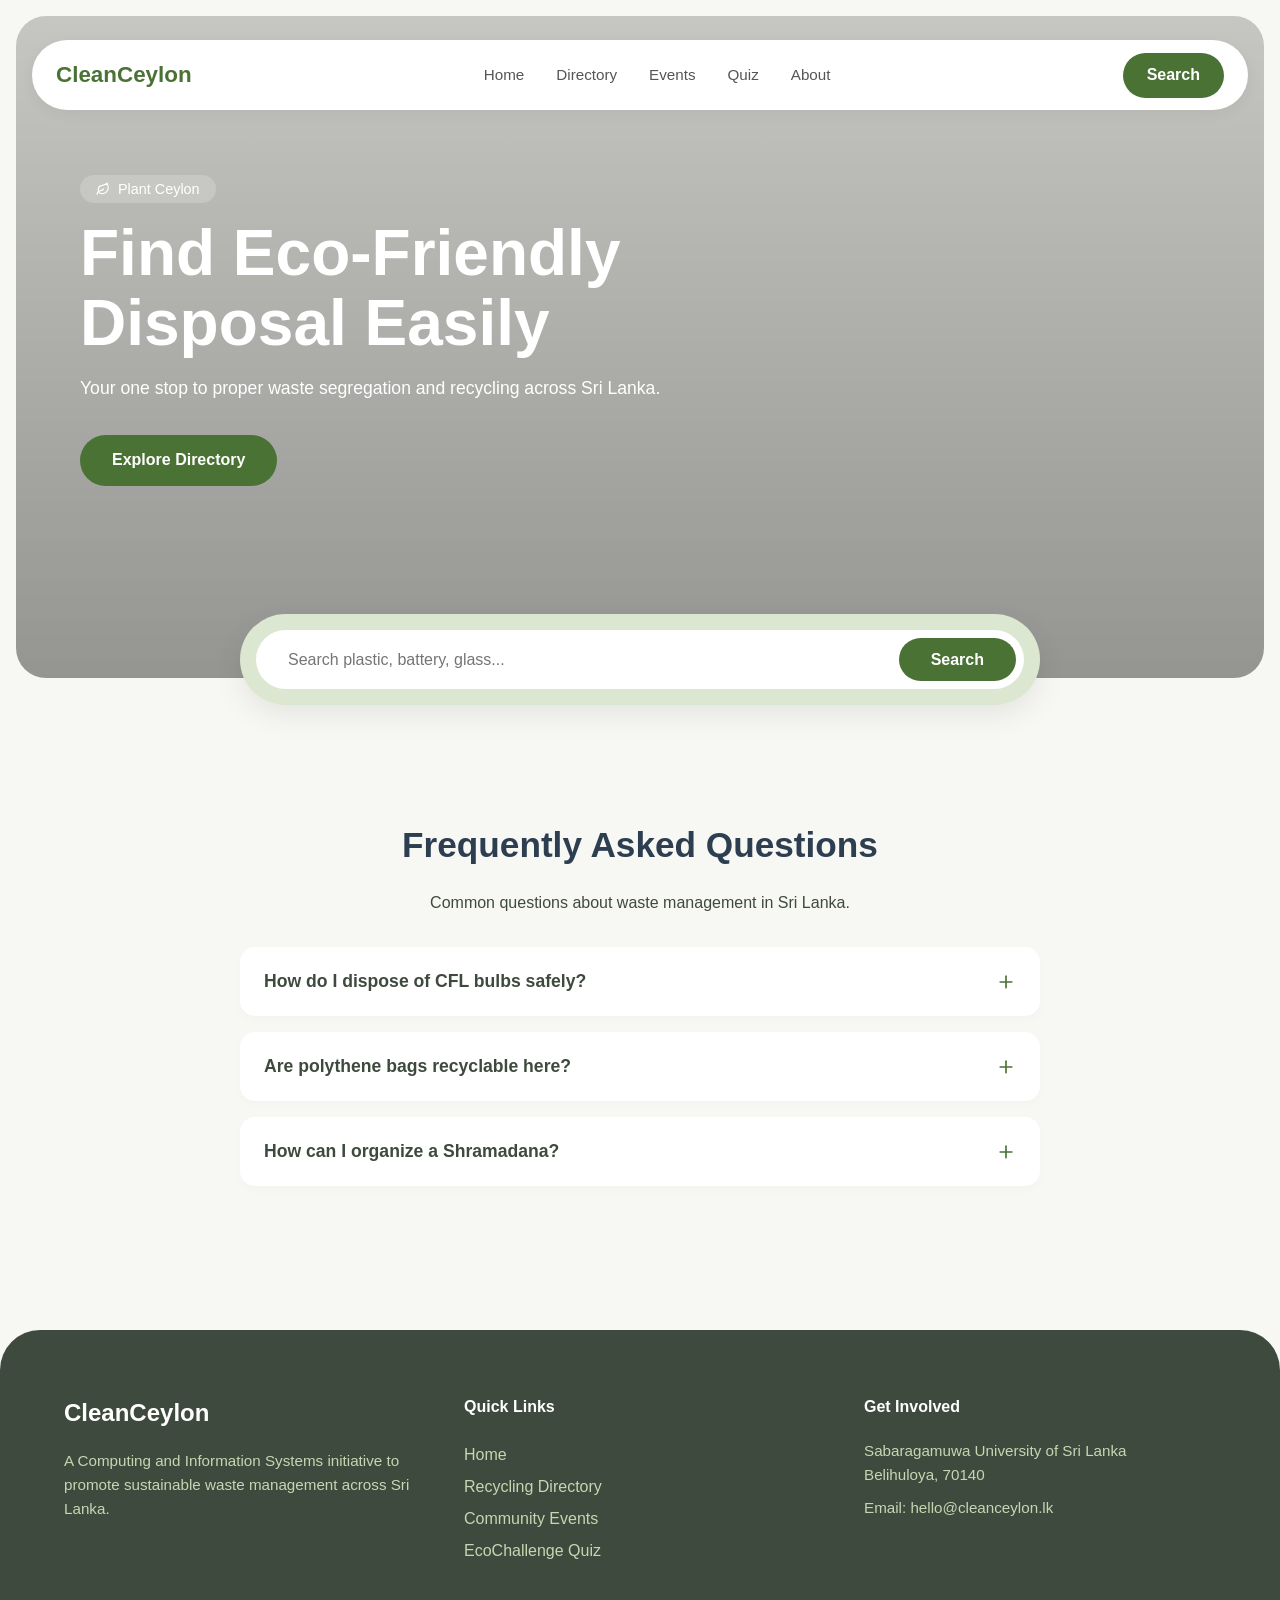
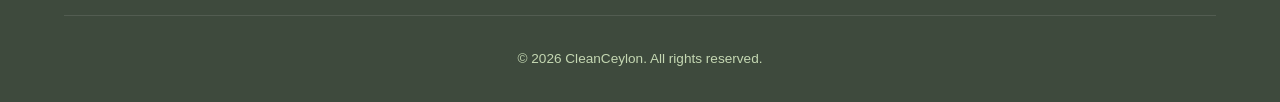
==== commit 1c7d9099: "about page added" ====
--- a/index.html
+++ b/index.html
@@ -16,6 +16,7 @@
                 <li><a href="directory.html">Directory</a></li>
                 <li><a href="events.html">Events</a></li>
                 <li><a href="quiz.html">Quiz</a></li>
+                <li><a href="about.html">About</a></li>
             </ul>
             <a href="index.html#ecofinder" class="btn nav-btn">Search</a>
         </nav>
--- a/css/style.css
+++ b/css/style.css
@@ -557,4 +557,81 @@
     color: #555;
     margin: 0;
     font-size: 0.95rem;
+}
+/* =========================================
+   About Us Page
+   ========================================= */
+.about-grid {
+    display: grid;
+    grid-template-columns: 3fr 2fr;
+    gap: 2rem;
+    max-width: 1000px;
+    margin: 3rem auto 0;
+    text-align: left;
+}
+
+.about-card {
+    background: white;
+    border-radius: 20px;
+    padding: 3rem;
+    box-shadow: 0 4px 15px rgba(0,0,0,0.03);
+}
+
+.about-card h3 {
+    color: #4b7235;
+    margin-bottom: 1rem;
+    font-size: 1.4rem;
+}
+
+.about-card p {
+    color: #555;
+    line-height: 1.7;
+}
+
+.profile-card {
+    background-color: #f7f8f3;
+    border: 2px solid #dce7d1;
+    text-align: center;
+}
+
+.profile-icon {
+    width: 80px;
+    height: 80px;
+    background-color: #4b7235;
+    color: white;
+    border-radius: 50%;
+    display: flex;
+    align-items: center;
+    justify-content: center;
+    margin: 0 auto 1.5rem auto;
+}
+
+.profile-title {
+    font-weight: 600;
+    color: #3e4a3d !important;
+    margin-bottom: 1rem;
+}
+
+.tech-stack {
+    display: flex;
+    flex-wrap: wrap;
+    gap: 10px;
+    justify-content: center;
+    margin-top: 1.5rem;
+}
+
+.tech-badge {
+    background-color: #dce7d1;
+    color: #3e4a3d;
+    padding: 5px 12px;
+    border-radius: 15px;
+    font-size: 0.85rem;
+    font-weight: 600;
+}
+
+/* Update Media Query for About Grid */
+@media (max-width: 768px) {
+    .about-grid {
+        grid-template-columns: 1fr;
+    }
 }
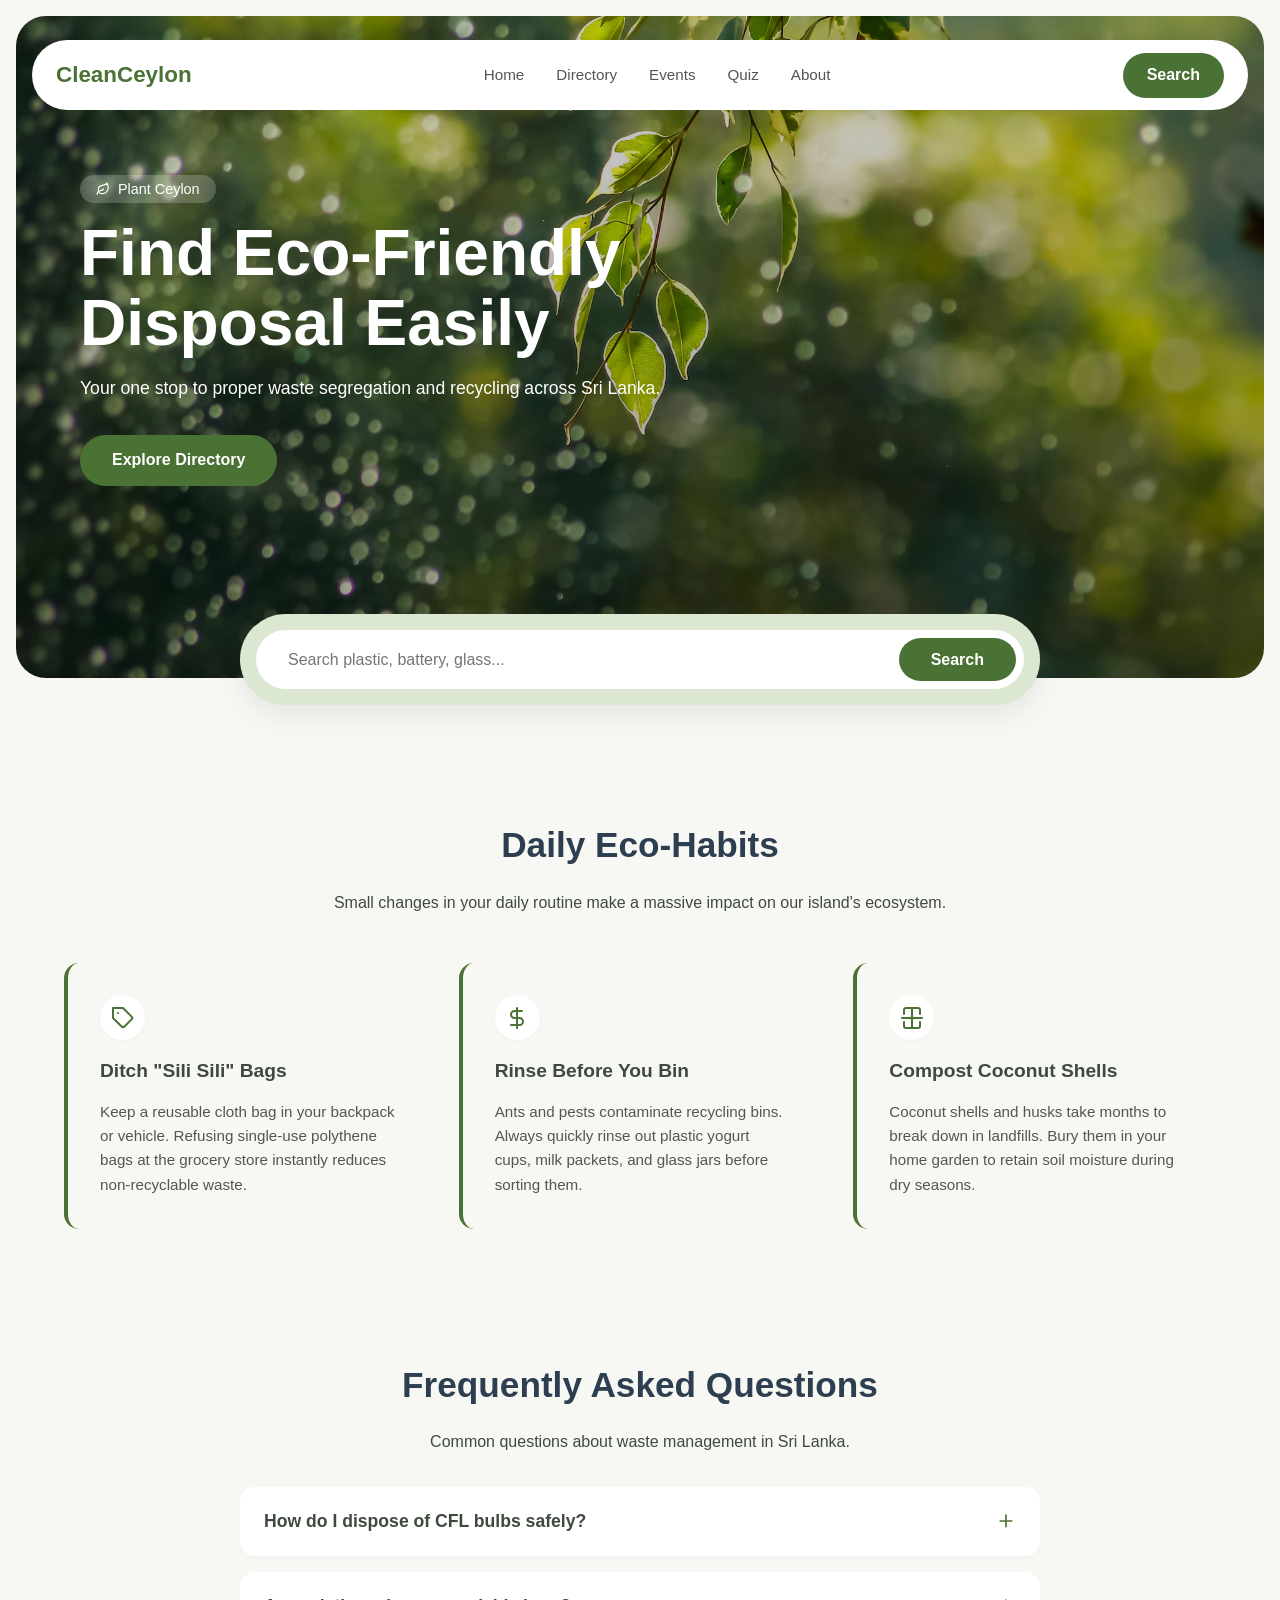
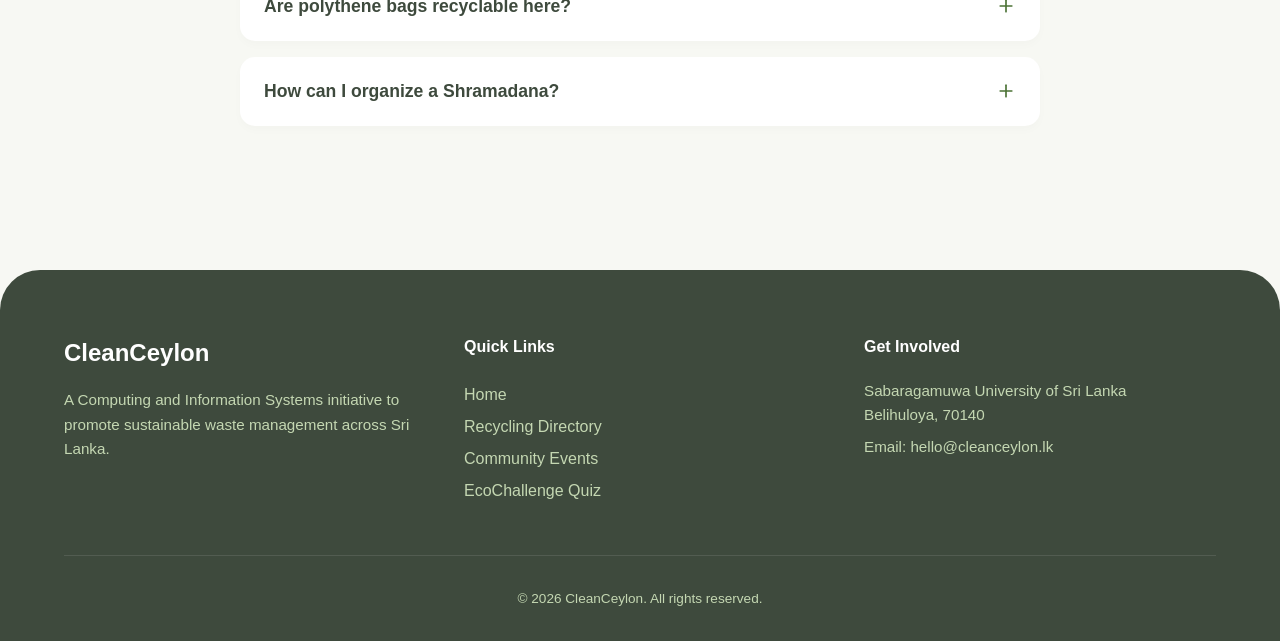
==== commit 5d22ea4e: "change structure and added new sections" ====
--- a/index.html
+++ b/index.html
@@ -1,11 +1,13 @@
 <!DOCTYPE html>
 <html lang="en">
+
 <head>
     <meta charset="UTF-8">
     <meta name="viewport" content="width=device-width, initial-scale=1.0">
     <title>CleanCeylon | Eco-Friendly Waste Guide</title>
     <link rel="stylesheet" href="css/style.css">
 </head>
+
 <body>
     <!-- Global Header -->
     <header class="header-container">
@@ -21,13 +23,19 @@
             <a href="index.html#ecofinder" class="btn nav-btn">Search</a>
         </nav>
     </header>
-    
+
     <main>
         <!-- Hero Section -->
         <section id="home" class="hero">
             <div class="hero-content">
                 <span class="badge">
-                    <svg width="14" height="14" viewBox="0 0 24 24" fill="none" stroke="currentColor" stroke-width="2" stroke-linecap="round" stroke-linejoin="round" style="vertical-align: middle; margin-right: 4px; margin-top: -2px;"><path d="M11 20A7 7 0 0 1 9.8 6.1C15.5 5 17 4.48 19 2c1 2 2 4.18 2 8 0 5.5-4.78 10-10 10Z"></path><path d="M2 21c0-3 1.85-5.36 5.08-6C9.5 14.52 12 13 13 12"></path></svg> Plant Ceylon
+                    <svg width="14" height="14" viewBox="0 0 24 24" fill="none" stroke="currentColor" stroke-width="2"
+                        stroke-linecap="round" stroke-linejoin="round"
+                        style="vertical-align: middle; margin-right: 4px; margin-top: -2px;">
+                        <path d="M11 20A7 7 0 0 1 9.8 6.1C15.5 5 17 4.48 19 2c1 2 2 4.18 2 8 0 5.5-4.78 10-10 10Z">
+                        </path>
+                        <path d="M2 21c0-3 1.85-5.36 5.08-6C9.5 14.52 12 13 13 12"></path>
+                    </svg> Plant Ceylon
                 </span>
                 <h1>Find Eco-Friendly<br>Disposal Easily</h1>
                 <p>Your one stop to proper waste segregation and recycling across Sri Lanka.</p>
@@ -43,42 +51,108 @@
             </div>
             <div id="resultsArea" class="results-grid"></div>
         </div>
+        <!-- Quick Eco-Tips Section -->
+        <section id="tips" class="feature-section">
+            <h2>Daily Eco-Habits</h2>
+            <p>Small changes in your daily routine make a massive impact on our island's ecosystem.</p>
 
+            <div class="tips-grid">
+                <div class="tip-card">
+                    <div class="tip-icon">
+                        <svg width="24" height="24" viewBox="0 0 24 24" fill="none" stroke="#4b7235" stroke-width="2"
+                            stroke-linecap="round" stroke-linejoin="round">
+                            <path d="M20.59 13.41l-7.17 7.17a2 2 0 0 1-2.83 0L2 12V2h10l8.59 8.59a2 2 0 0 1 0 2.82z">
+                            </path>
+                            <line x1="7" y1="7" x2="7.01" y2="7"></line>
+                        </svg>
+                    </div>
+                    <h3>Ditch "Sili Sili" Bags</h3>
+                    <p>Keep a reusable cloth bag in your backpack or vehicle. Refusing single-use polythene bags at the
+                        grocery store instantly reduces non-recyclable waste.</p>
+                </div>
+
+                <div class="tip-card">
+                    <div class="tip-icon">
+                        <svg width="24" height="24" viewBox="0 0 24 24" fill="none" stroke="#4b7235" stroke-width="2"
+                            stroke-linecap="round" stroke-linejoin="round">
+                            <path d="M12 2v20"></path>
+                            <path d="M17 5H9.5a3.5 3.5 0 0 0 0 7h5a3.5 3.5 0 0 1 0 7H6"></path>
+                        </svg>
+                    </div>
+                    <h3>Rinse Before You Bin</h3>
+                    <p>Ants and pests contaminate recycling bins. Always quickly rinse out plastic yogurt cups, milk
+                        packets, and glass jars before sorting them.</p>
+                </div>
+
+                <div class="tip-card">
+                    <div class="tip-icon">
+                        <svg width="24" height="24" viewBox="0 0 24 24" fill="none" stroke="#4b7235" stroke-width="2"
+                            stroke-linecap="round" stroke-linejoin="round">
+                            <path d="M2 12h20"></path>
+                            <path d="M12 2v20"></path>
+                            <path d="M20 16v4a2 2 0 0 1-2 2H6a2 2 0 0 1-2-2v-4"></path>
+                            <path d="M4 8V4a2 2 0 0 1 2-2h12a2 2 0 0 1 2 2v4"></path>
+                        </svg>
+                    </div>
+                    <h3>Compost Coconut Shells</h3>
+                    <p>Coconut shells and husks take months to break down in landfills. Bury them in your home garden to
+                        retain soil moisture during dry seasons.</p>
+                </div>
+            </div>
+        </section>
         <!-- FAQ Accordion Section -->
         <section id="faq" class="feature-section">
             <h2>Frequently Asked Questions</h2>
             <p>Common questions about waste management in Sri Lanka.</p>
-            
+
             <div class="faq-container">
                 <div class="faq-item">
                     <button class="faq-question">
                         How do I dispose of CFL bulbs safely?
-                        <svg class="faq-icon" width="20" height="20" viewBox="0 0 24 24" fill="none" stroke="currentColor" stroke-width="2" stroke-linecap="round" stroke-linejoin="round"><line x1="12" y1="5" x2="12" y2="19"></line><line x1="5" y1="12" x2="19" y2="12"></line></svg>
+                        <svg class="faq-icon" width="20" height="20" viewBox="0 0 24 24" fill="none"
+                            stroke="currentColor" stroke-width="2" stroke-linecap="round" stroke-linejoin="round">
+                            <line x1="12" y1="5" x2="12" y2="19"></line>
+                            <line x1="5" y1="12" x2="19" y2="12"></line>
+                        </svg>
                     </button>
                     <div class="faq-answer">
-                        <p>CFL bulbs contain toxic mercury. Never throw them in general waste. Wrap them carefully in newspaper to prevent breakage and hand them over to a certified e-waste collection center like Cleantech.</p>
+                        <p>CFL bulbs contain toxic mercury. Never throw them in general waste. Wrap them carefully in
+                            newspaper to prevent breakage and hand them over to a certified e-waste collection center
+                            like Cleantech.</p>
                     </div>
                 </div>
                 <div class="faq-item">
                     <button class="faq-question">
                         Are polythene bags recyclable here?
-                        <svg class="faq-icon" width="20" height="20" viewBox="0 0 24 24" fill="none" stroke="currentColor" stroke-width="2" stroke-linecap="round" stroke-linejoin="round"><line x1="12" y1="5" x2="12" y2="19"></line><line x1="5" y1="12" x2="19" y2="12"></line></svg>
+                        <svg class="faq-icon" width="20" height="20" viewBox="0 0 24 24" fill="none"
+                            stroke="currentColor" stroke-width="2" stroke-linecap="round" stroke-linejoin="round">
+                            <line x1="12" y1="5" x2="12" y2="19"></line>
+                            <line x1="5" y1="12" x2="19" y2="12"></line>
+                        </svg>
                     </button>
                     <div class="faq-answer">
-                        <p>Most local recycling centers in Sri Lanka do not accept standard polythene bags. It is best to use reusable cloth bags. If you must dispose of polythene, it goes into the non-recyclable general waste.</p>
+                        <p>Most local recycling centers in Sri Lanka do not accept standard polythene bags. It is best
+                            to use reusable cloth bags. If you must dispose of polythene, it goes into the
+                            non-recyclable general waste.</p>
                     </div>
                 </div>
                 <div class="faq-item">
                     <button class="faq-question">
                         How can I organize a Shramadana?
-                        <svg class="faq-icon" width="20" height="20" viewBox="0 0 24 24" fill="none" stroke="currentColor" stroke-width="2" stroke-linecap="round" stroke-linejoin="round"><line x1="12" y1="5" x2="12" y2="19"></line><line x1="5" y1="12" x2="19" y2="12"></line></svg>
+                        <svg class="faq-icon" width="20" height="20" viewBox="0 0 24 24" fill="none"
+                            stroke="currentColor" stroke-width="2" stroke-linecap="round" stroke-linejoin="round">
+                            <line x1="12" y1="5" x2="12" y2="19"></line>
+                            <line x1="5" y1="12" x2="19" y2="12"></line>
+                        </svg>
                     </button>
                     <div class="faq-answer">
-                        <p>Gather local volunteers, coordinate with your Municipal Council or Pradeshiya Sabha for waste collection trucks, and list your event on our Community Cleanups board for visibility.</p>
+                        <p>Gather local volunteers, coordinate with your Municipal Council or Pradeshiya Sabha for waste
+                            collection trucks, and list your event on our Community Cleanups board for visibility.</p>
                     </div>
                 </div>
             </div>
         </section>
+
     </main>
 
     <!-- Global Footer -->
@@ -86,9 +160,10 @@
         <div class="footer-grid">
             <div class="footer-brand">
                 <h3>CleanCeylon</h3>
-                <p>A Computing and Information Systems initiative to promote sustainable waste management across Sri Lanka.</p>
+                <p>A Computing and Information Systems initiative to promote sustainable waste management across Sri
+                    Lanka.</p>
             </div>
-            
+
             <div class="footer-links">
                 <h4>Quick Links</h4>
                 <ul>
@@ -98,14 +173,14 @@
                     <li><a href="quiz.html">EcoChallenge Quiz</a></li>
                 </ul>
             </div>
-            
+
             <div class="footer-contact">
                 <h4>Get Involved</h4>
                 <p>Sabaragamuwa University of Sri Lanka<br>Belihuloya, 70140</p>
                 <p>Email: hello@cleanceylon.lk</p>
             </div>
         </div>
-        
+
         <div class="footer-bottom">
             <p>&copy; 2026 CleanCeylon. All rights reserved.</p>
         </div>
@@ -113,4 +188,5 @@
 
     <script src="js/main.js"></script>
 </body>
+
 </html>
--- a/css/style.css
+++ b/css/style.css
@@ -61,7 +61,7 @@
    Hero Section 
    ========================================= */
 .hero {
-    background: linear-gradient(rgba(0,0,0,0.2), rgba(0,0,0,0.4)), url('https://images.unsplash.com/photo-1518173946687-a4c8892bbd9f?q=80&w=2000&auto=format&fit=crop') center/cover;
+    background: linear-gradient(rgba(0,0,0,0.2), rgba(0,0,0,0.4)), url('/Images/hero.jpg') center/cover;
     margin: 1rem;
     border-radius: 30px;
     padding: 10rem 2rem 12rem 2rem;
@@ -634,4 +634,52 @@
     .about-grid {
         grid-template-columns: 1fr;
     }
+}
+/* =========================================
+   Quick Eco-Tips Grid
+   ========================================= */
+.tips-grid {
+    display: grid;
+    grid-template-columns: repeat(auto-fit, minmax(280px, 1fr));
+    gap: 2rem;
+    margin-top: 3rem;
+    text-align: left;
+}
+
+.tip-card {
+    background: #f7f8f3;
+    border-radius: 15px;
+    padding: 2rem;
+    border-left: 4px solid #4b7235;
+    transition: transform 0.3s ease, background-color 0.3s ease;
+}
+
+.tip-card:hover {
+    transform: translateY(-3px);
+    background: white;
+    box-shadow: 0 4px 15px rgba(0,0,0,0.04);
+}
+
+.tip-icon {
+    margin-bottom: 1rem;
+    background: white;
+    width: 45px;
+    height: 45px;
+    border-radius: 50%;
+    display: flex;
+    align-items: center;
+    justify-content: center;
+    box-shadow: 0 2px 5px rgba(0,0,0,0.02);
+}
+
+.tip-card h3 {
+    color: #3e4a3d;
+    margin-bottom: 0.8rem;
+    font-size: 1.2rem;
+}
+
+.tip-card p {
+    color: #555;
+    font-size: 0.95rem;
+    line-height: 1.6;
 }
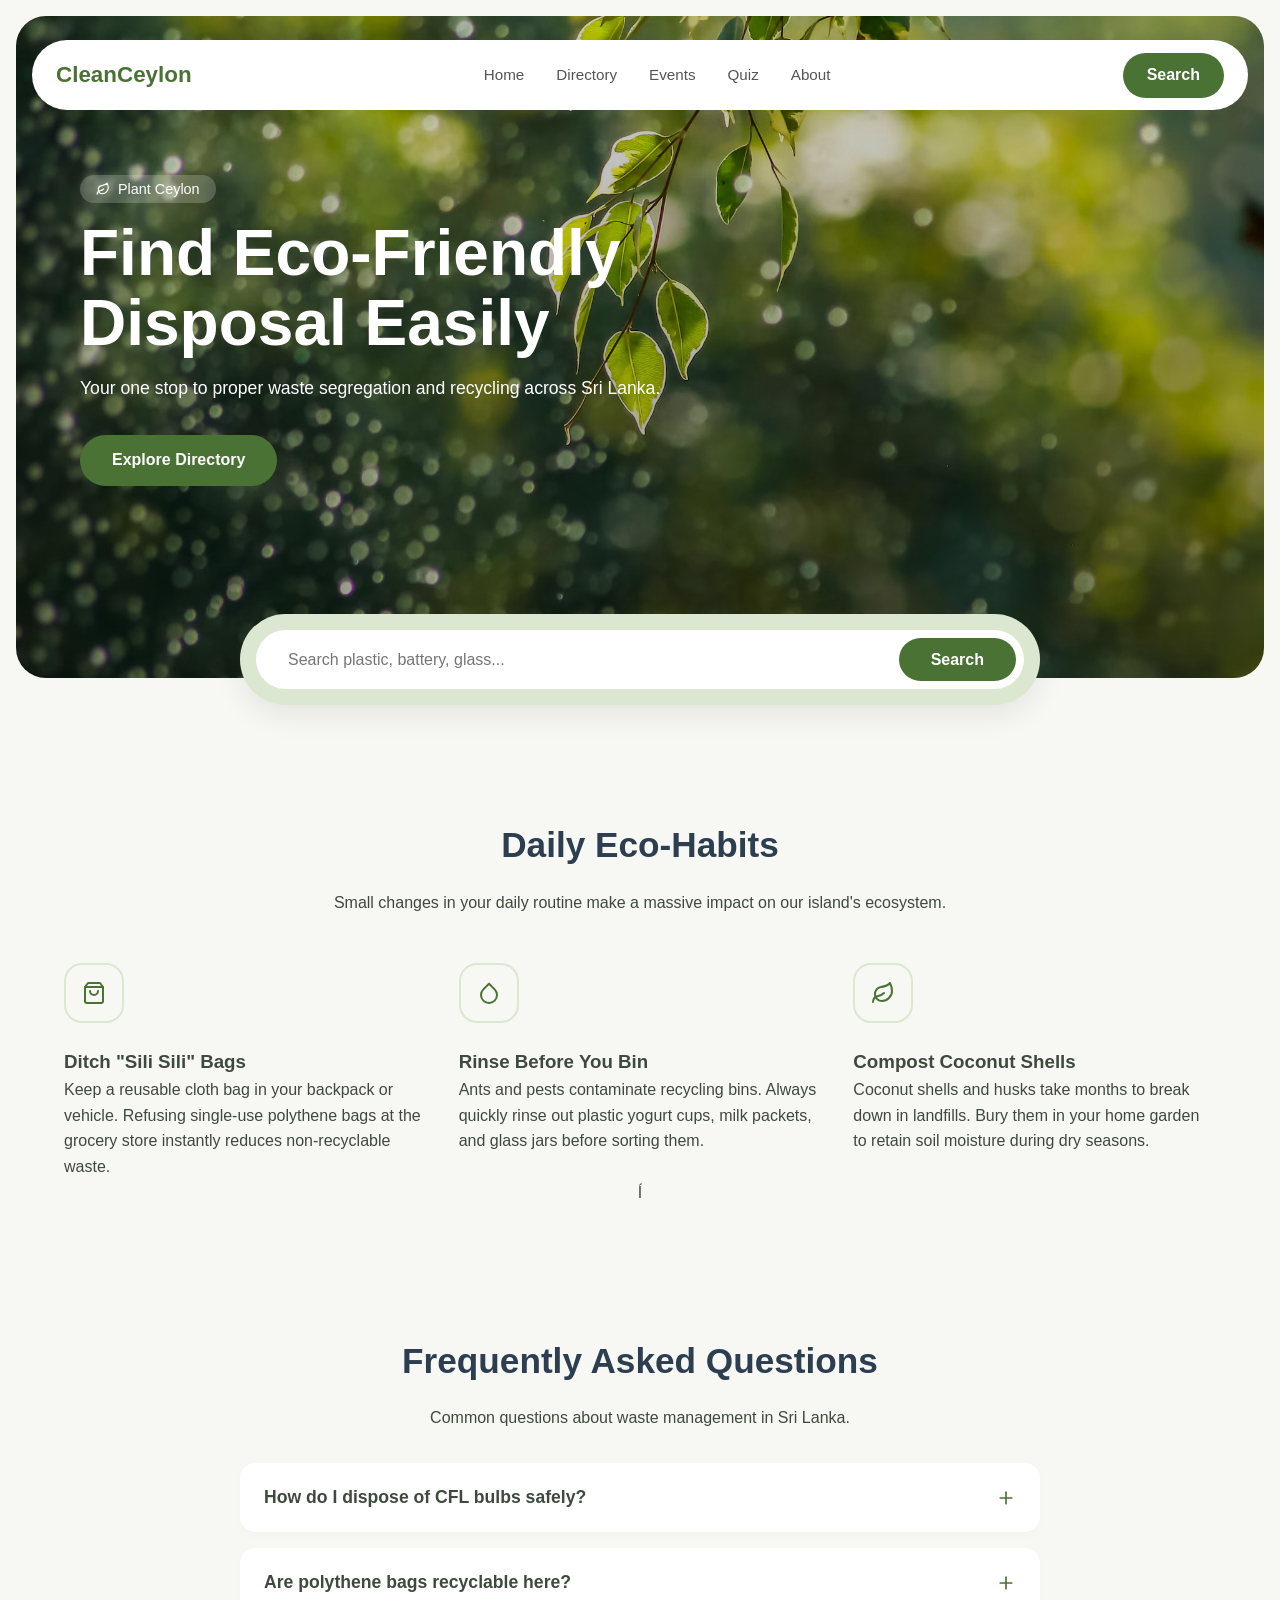
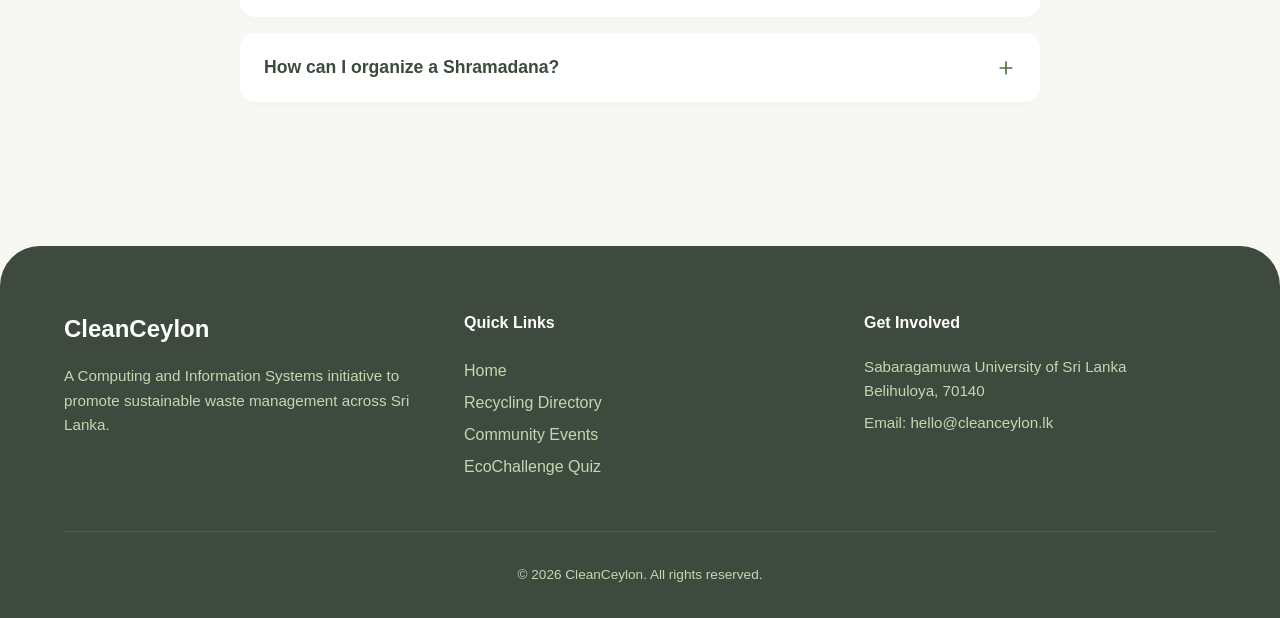
==== commit 3b21b224: "chnage some" ====
--- a/index.html
+++ b/index.html
@@ -57,48 +57,33 @@
             <p>Small changes in your daily routine make a massive impact on our island's ecosystem.</p>
 
             <div class="tips-grid">
+                <!-- Tip 1: Reusable Bag Icon -->
                 <div class="tip-card">
                     <div class="tip-icon">
-                        <svg width="24" height="24" viewBox="0 0 24 24" fill="none" stroke="#4b7235" stroke-width="2"
-                            stroke-linecap="round" stroke-linejoin="round">
-                            <path d="M20.59 13.41l-7.17 7.17a2 2 0 0 1-2.83 0L2 12V2h10l8.59 8.59a2 2 0 0 1 0 2.82z">
-                            </path>
-                            <line x1="7" y1="7" x2="7.01" y2="7"></line>
-                        </svg>
+                        <svg width="24" height="24" viewBox="0 0 24 24" fill="none" stroke="#4b7235" stroke-width="2" stroke-linecap="round" stroke-linejoin="round"><path d="M6 2L3 6v14a2 2 0 0 0 2 2h14a2 2 0 0 0 2-2V6l-3-4z"></path><line x1="3" y1="6" x2="21" y2="6"></line><path d="M16 10a4 4 0 0 1-8 0"></path></svg>
                     </div>
                     <h3>Ditch "Sili Sili" Bags</h3>
-                    <p>Keep a reusable cloth bag in your backpack or vehicle. Refusing single-use polythene bags at the
-                        grocery store instantly reduces non-recyclable waste.</p>
+                    <p>Keep a reusable cloth bag in your backpack or vehicle. Refusing single-use polythene bags at the grocery store instantly reduces non-recyclable waste.</p>
+                </div>
+                
+                <!-- Tip 2: Water Droplet Icon -->
+                <div class="tip-card">
+                    <div class="tip-icon">
+                        <svg width="24" height="24" viewBox="0 0 24 24" fill="none" stroke="#4b7235" stroke-width="2" stroke-linecap="round" stroke-linejoin="round"><path d="M12 2.69l5.66 5.66a8 8 0 1 1-11.31 0z"></path></svg>
+                    </div>
+                    <h3>Rinse Before You Bin</h3>
+                    <p>Ants and pests contaminate recycling bins. Always quickly rinse out plastic yogurt cups, milk packets, and glass jars before sorting them.</p>
                 </div>
 
+                <!-- Tip 3: Leaf/Compost Icon -->
                 <div class="tip-card">
                     <div class="tip-icon">
-                        <svg width="24" height="24" viewBox="0 0 24 24" fill="none" stroke="#4b7235" stroke-width="2"
-                            stroke-linecap="round" stroke-linejoin="round">
-                            <path d="M12 2v20"></path>
-                            <path d="M17 5H9.5a3.5 3.5 0 0 0 0 7h5a3.5 3.5 0 0 1 0 7H6"></path>
-                        </svg>
-                    </div>
-                    <h3>Rinse Before You Bin</h3>
-                    <p>Ants and pests contaminate recycling bins. Always quickly rinse out plastic yogurt cups, milk
-                        packets, and glass jars before sorting them.</p>
-                </div>
-
-                <div class="tip-card">
-                    <div class="tip-icon">
-                        <svg width="24" height="24" viewBox="0 0 24 24" fill="none" stroke="#4b7235" stroke-width="2"
-                            stroke-linecap="round" stroke-linejoin="round">
-                            <path d="M2 12h20"></path>
-                            <path d="M12 2v20"></path>
-                            <path d="M20 16v4a2 2 0 0 1-2 2H6a2 2 0 0 1-2-2v-4"></path>
-                            <path d="M4 8V4a2 2 0 0 1 2-2h12a2 2 0 0 1 2 2v4"></path>
-                        </svg>
+                        <svg width="24" height="24" viewBox="0 0 24 24" fill="none" stroke="#4b7235" stroke-width="2" stroke-linecap="round" stroke-linejoin="round"><path d="M11 20A7 7 0 0 1 9.8 6.1C15.5 5 17 4.48 19 2c1 2 2 4.18 2 8 0 5.5-4.78 10-10 10Z"></path><path d="M2 21c0-3 1.85-5.36 5.08-6C9.5 14.52 12 13 13 12"></path></svg>
                     </div>
                     <h3>Compost Coconut Shells</h3>
-                    <p>Coconut shells and husks take months to break down in landfills. Bury them in your home garden to
-                        retain soil moisture during dry seasons.</p>
+                    <p>Coconut shells and husks take months to break down in landfills. Bury them in your home garden to retain soil moisture during dry seasons.</p>
                 </div>
-            </div>
+            </div>Í
         </section>
         <!-- FAQ Accordion Section -->
         <section id="faq" class="feature-section">
--- a/css/style.css
+++ b/css/style.css
@@ -217,48 +217,26 @@
 }
 
 /* =========================================
-   EcoChallenge Quiz
-   ========================================= */
-.alt-bg {
-    background-color: #eaf1e1;
-}
-
-.quiz-container {
-    background: white;
-    max-width: 600px;
-    margin: 0 auto;
-    padding: 2rem;
-    border-radius: 20px;
+   Quiz Options - 3 Column Layout
+   ========================================= */
+.options {
+    display: grid;
+    grid-template-columns: repeat(3, 1fr); /* Forces 3 buttons in one row */
+    gap: 1.5rem;
+    margin: 2rem 0;
 }
 
 .quiz-btn {
-    background-color: white;
-    color: #333;
-    border: 2px solid #4b7235;
     width: 100%;
-    margin-bottom: 10px;
-}
-
-.quiz-btn:hover {
-    background-color: #eaf1e1;
-}
-
-/* Dynamic JS Result Styling */
-.result-card {
-    background-color: white;
-    padding: 1.5rem;
-    border-radius: 20px;
-    margin-top: 1rem;
-    text-align: left;
-}
-
-.category-label {
+    padding: 1.5rem 1rem;
+    font-size: 1rem;
+    white-space: normal; /* Allows text to wrap if it's long */
     display: flex;
     align-items: center;
-    gap: 8px;
-    margin-bottom: 0.5rem;
-}
-
+    justify-content: center;
+    text-align: center;
+    height: 100%; /* Keeps all 3 buttons the exact same height */
+}
 /* =========================================
    Modern Footer
    ========================================= */
@@ -636,50 +614,50 @@
     }
 }
 /* =========================================
-   Quick Eco-Tips Grid
+   Upgraded Eco-Tips Frame Theme
    ========================================= */
 .tips-grid {
     display: grid;
-    grid-template-columns: repeat(auto-fit, minmax(280px, 1fr));
+    grid-template-columns: repeat(3, 1fr); /* This strictly forces 3 cards in one row */
     gap: 2rem;
     margin-top: 3rem;
     text-align: left;
 }
 
-.tip-card {
+.tip-card:hover {
+    transform: translateY(-5px);
+    border-color: #4b7235; /* Dark sage outline on hover */
+    box-shadow: 0 11px 0 #4b7235; /* 3D pop effect */
+}
+
+.tip-icon {
+    margin-bottom: 1.5rem;
     background: #f7f8f3;
-    border-radius: 15px;
-    padding: 2rem;
-    border-left: 4px solid #4b7235;
-    transition: transform 0.3s ease, background-color 0.3s ease;
-}
-
-.tip-card:hover {
-    transform: translateY(-3px);
-    background: white;
-    box-shadow: 0 4px 15px rgba(0,0,0,0.04);
-}
-
-.tip-icon {
-    margin-bottom: 1rem;
-    background: white;
-    width: 45px;
-    height: 45px;
-    border-radius: 50%;
+    width: 60px;
+    height: 60px;
+    border-radius: 18px; /* Squircle frame for the icon */
     display: flex;
     align-items: center;
     justify-content: center;
-    box-shadow: 0 2px 5px rgba(0,0,0,0.02);
-}
-
-.tip-card h3 {
-    color: #3e4a3d;
-    margin-bottom: 0.8rem;
-    font-size: 1.2rem;
-}
-
-.tip-card p {
-    color: #555;
-    font-size: 0.95rem;
-    line-height: 1.6;
+    border: 2px solid #dce7d1;
+    transition: all 0.3s ease;
+}
+
+.tip-card:hover .tip-icon {
+    background: #4b7235;
+    border-color: #4b7235;
+    transform: scale(1.1) rotate(5deg);
+}
+
+/* Inverts the SVG icon to white when hovering over the card */
+.tip-card:hover .tip-icon svg {
+    stroke: #ffffff !important; 
+    transition: stroke 0.3s ease;
+}
+
+@media (max-width: 768px) {
+    /* Add this inside your existing mobile media query */
+    .tips-grid {
+        grid-template-columns: 1fr;
+    }
 }
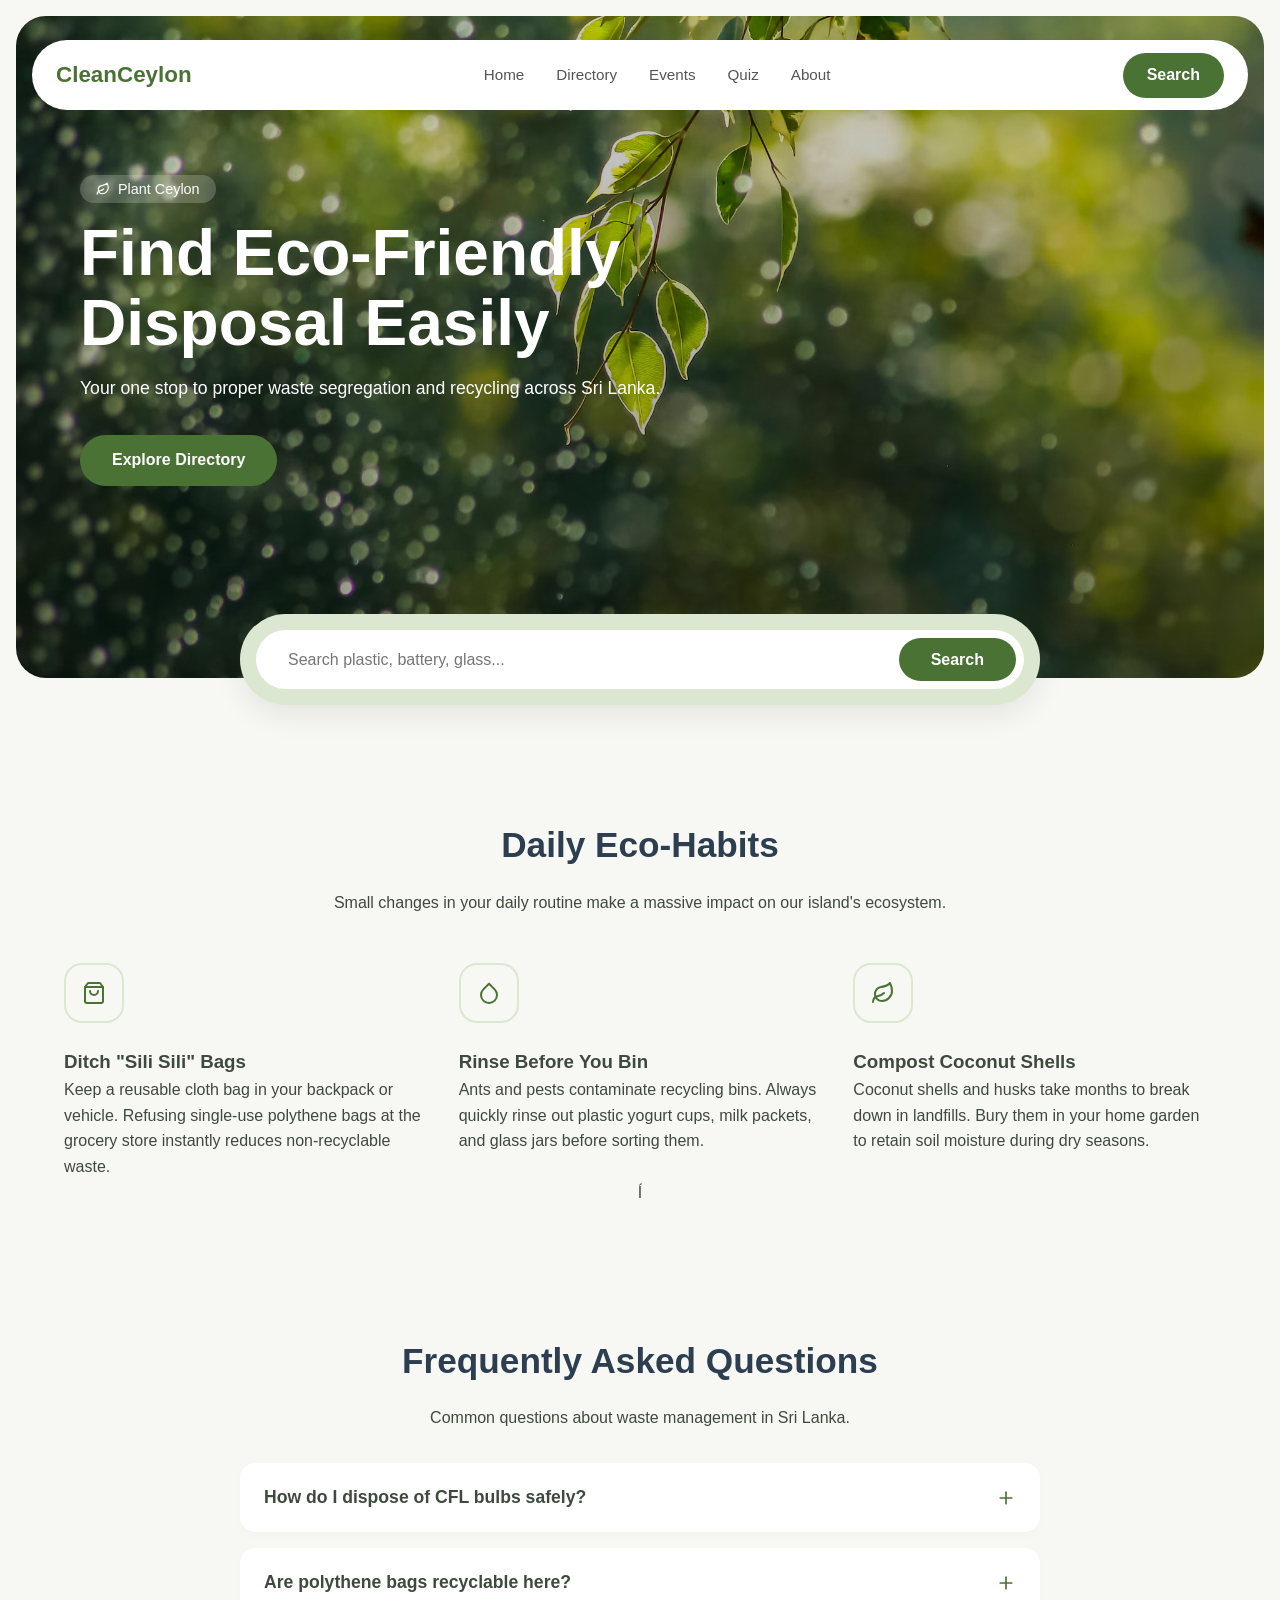
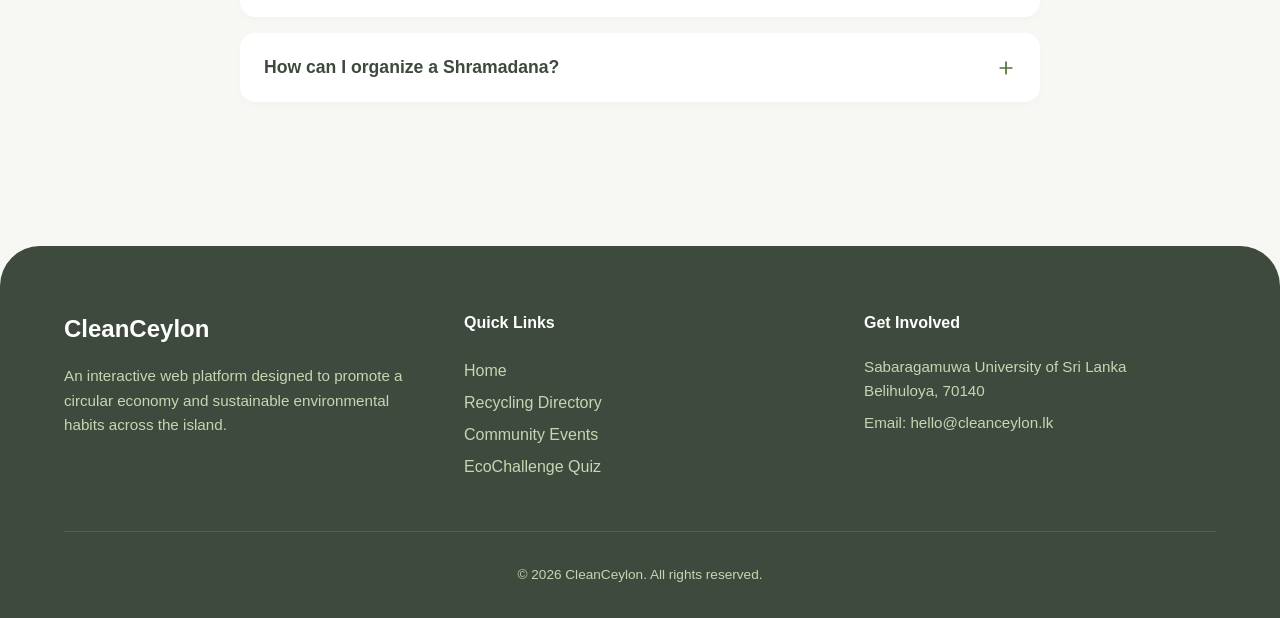
==== commit 169fb06e: "footer" ====
--- a/index.html
+++ b/index.html
@@ -145,8 +145,7 @@
         <div class="footer-grid">
             <div class="footer-brand">
                 <h3>CleanCeylon</h3>
-                <p>A Computing and Information Systems initiative to promote sustainable waste management across Sri
-                    Lanka.</p>
+                <p>An interactive web platform designed to promote a circular economy and sustainable environmental habits across the island.</p>
             </div>
 
             <div class="footer-links">
--- a/css/style.css
+++ b/css/style.css
@@ -541,11 +541,11 @@
    ========================================= */
 .about-grid {
     display: grid;
-    grid-template-columns: 3fr 2fr;
+    grid-template-columns: 1fr; 
     gap: 2rem;
-    max-width: 1000px;
+    max-width: 800px; 
     margin: 3rem auto 0;
-    text-align: left;
+    text-align: center; /* Changed from left to center */
 }
 
 .about-card {
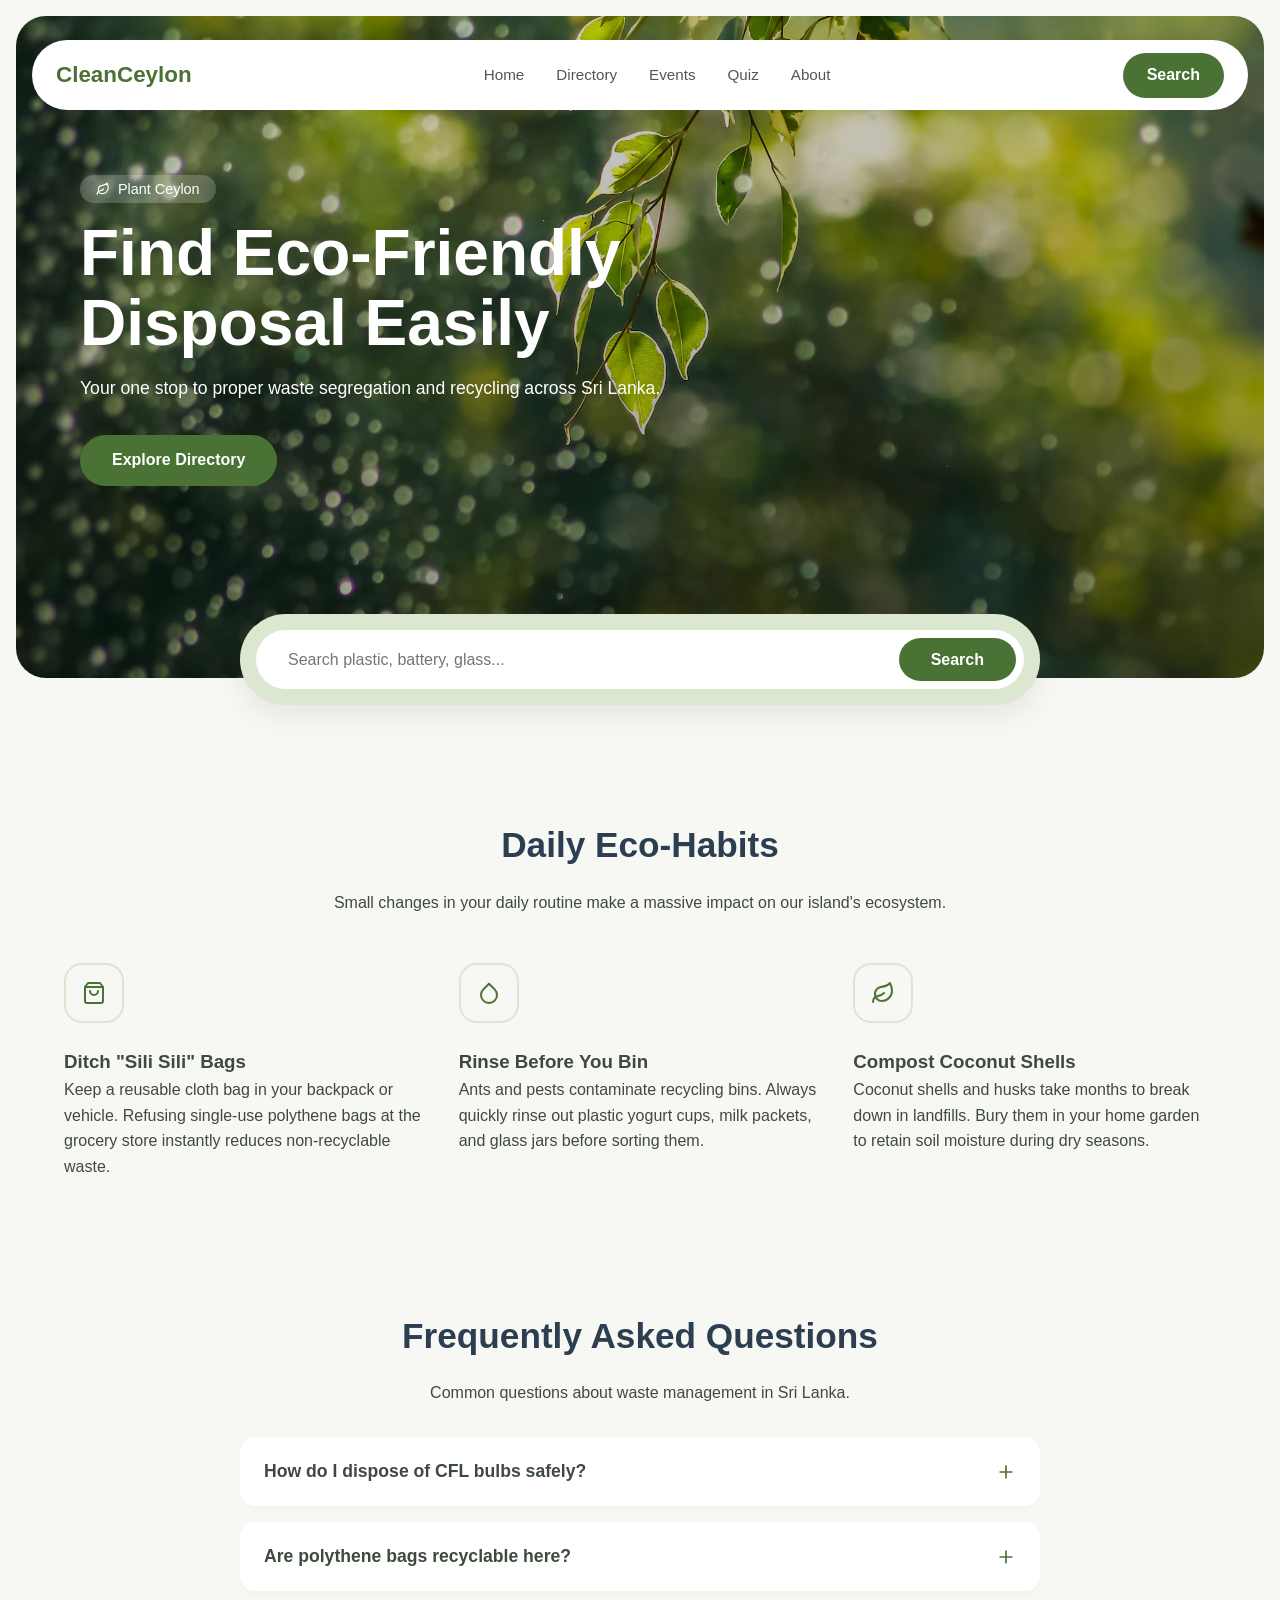
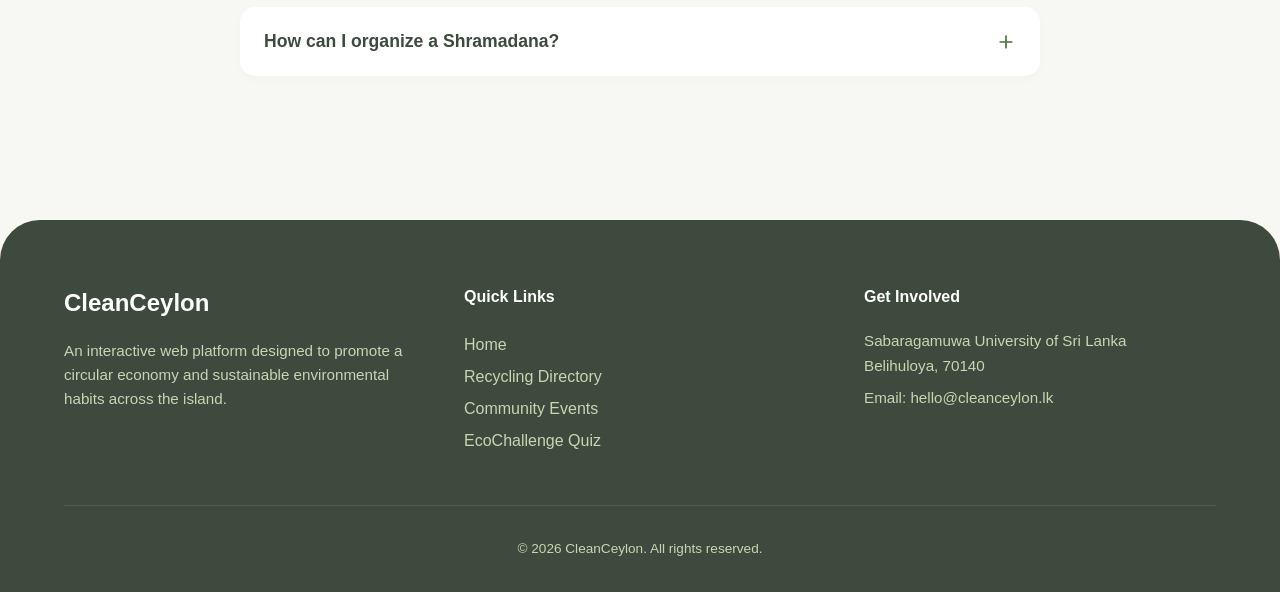
==== commit 1d2fe8f9: "remove charac" ====
--- a/index.html
+++ b/index.html
@@ -83,7 +83,7 @@
                     <h3>Compost Coconut Shells</h3>
                     <p>Coconut shells and husks take months to break down in landfills. Bury them in your home garden to retain soil moisture during dry seasons.</p>
                 </div>
-            </div>Í
+            </div>
         </section>
         <!-- FAQ Accordion Section -->
         <section id="faq" class="feature-section">
